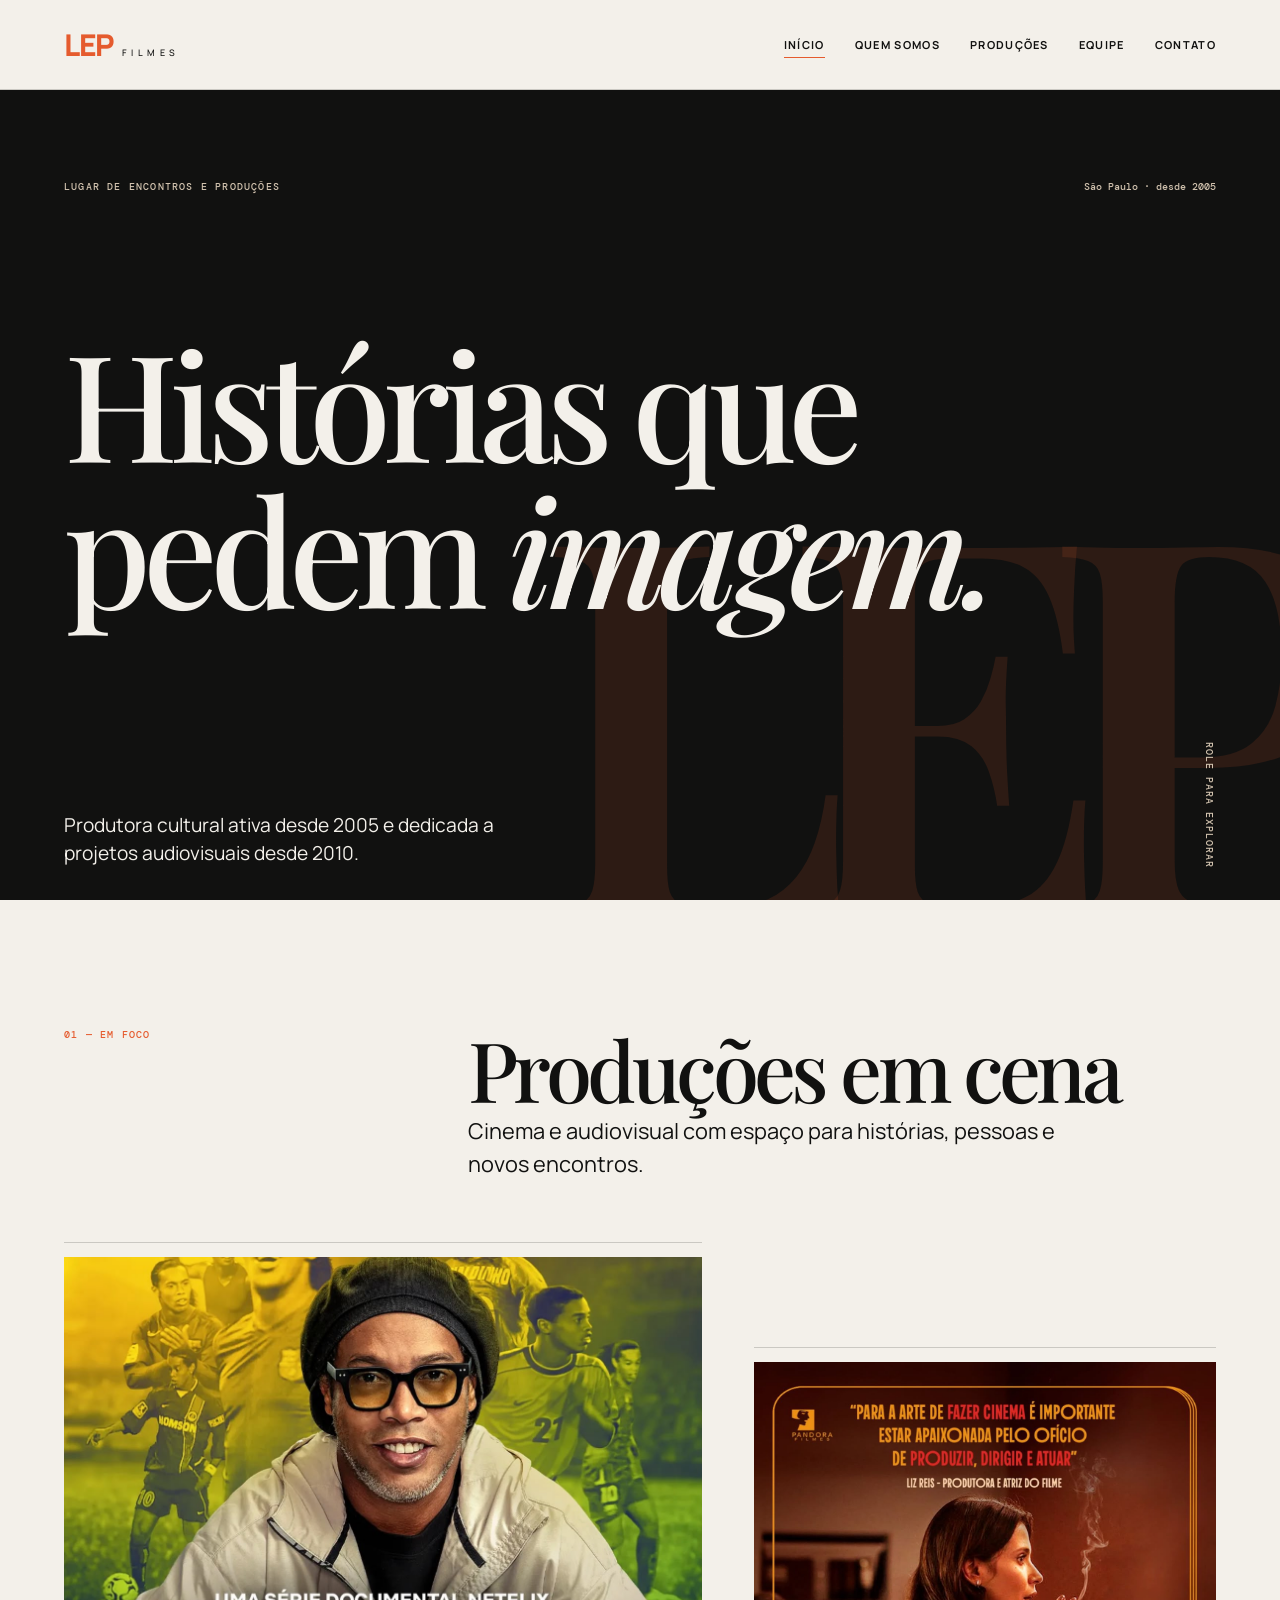
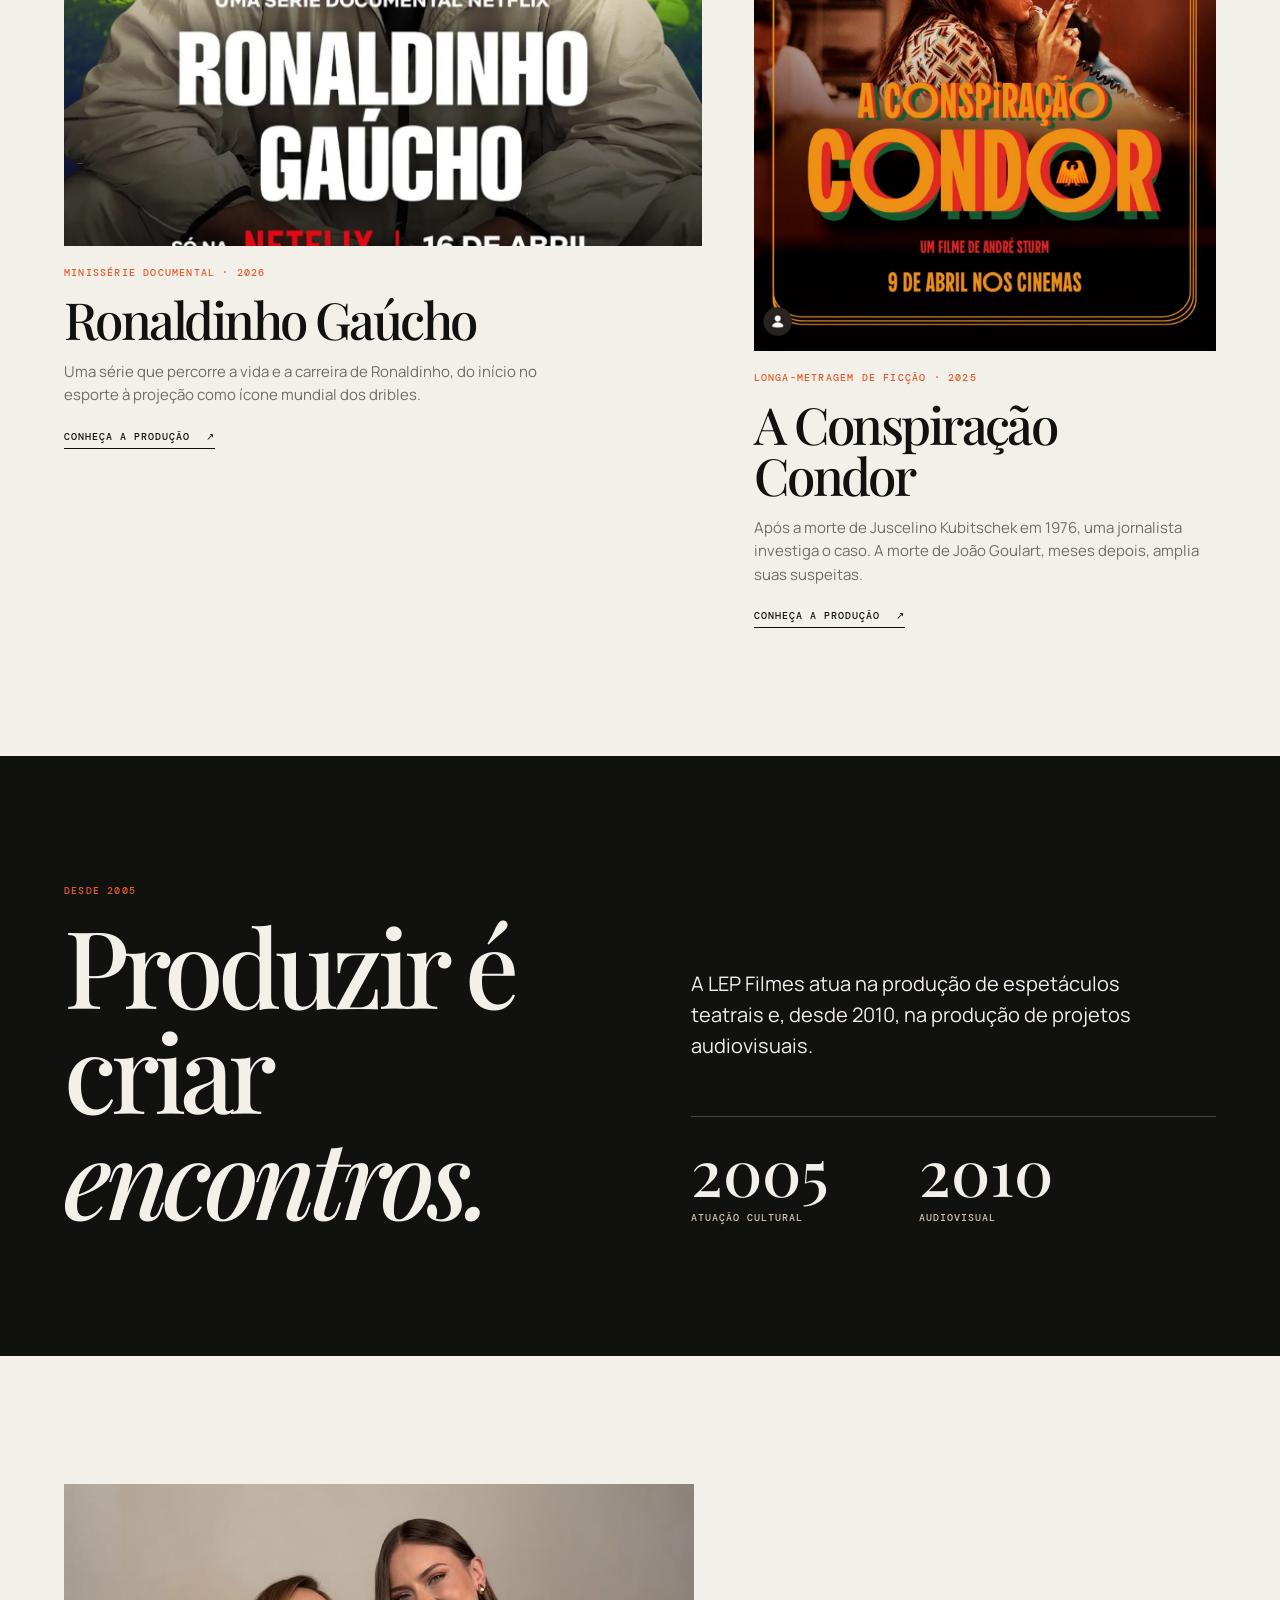
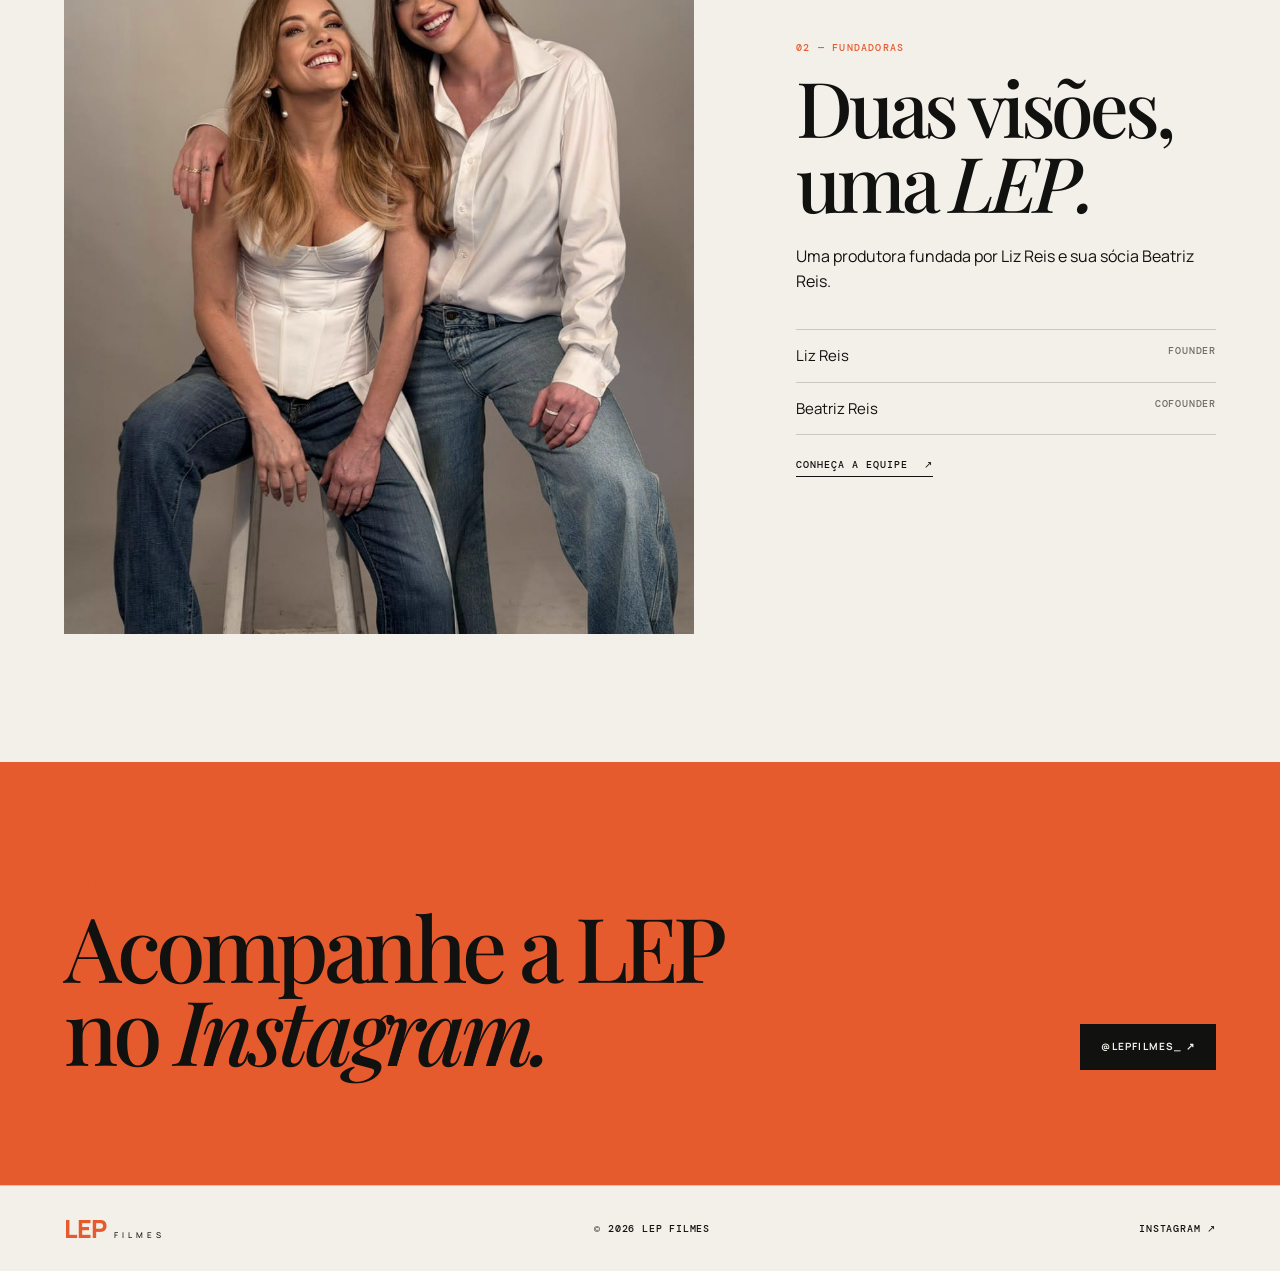
==== index.html @ 981b1b51 "Initial commit - LEP site" ====
<!doctype html><html lang="pt-BR"><head><meta charset="utf-8"><meta name="viewport" content="width=device-width,initial-scale=1"><title>LEP Filmes | Lugar de encontros e produções</title><meta name="description" content="LEP Filmes — produtora cultural e audiovisual fundada por Liz Reis e Beatriz Reis."><meta property="og:title" content="LEP Filmes | Lugar de encontros e produções"><meta property="og:description" content="Produção cultural e audiovisual."><meta property="og:image" content="assets/images/fundadoras.jpeg"><meta property="og:type" content="website"><link rel="icon" href="favicon.svg" type="image/svg+xml"><link rel="stylesheet" href="css/styles.css"></head><body>
<div data-header></div>
<main>
  <section class="hero"><div class="hero__top"><p class="eyebrow">Lugar de encontros e produções</p><span class="hero__year">São Paulo · desde 2005</span></div><h1 class="display">Histórias que<br>pedem <em>imagem.</em></h1><div class="hero__bottom"><p class="hero__copy">Produtora cultural ativa desde 2005 e dedicada a projetos audiovisuais desde 2010.</p><span class="scroll-note">role para explorar</span></div></section>
  <section class="section"><div class="section-heading" data-reveal><p class="eyebrow">01 — Em foco</p><div><h2 class="display">Produções em cena</h2><p class="intro">Cinema e audiovisual com espaço para histórias, pessoas e novos encontros.</p></div></div><div class="featured-grid" id="featured-productions"></div></section>
  <section class="section section--ink"><div class="split-statement" data-reveal><div><p class="eyebrow">Desde 2005</p><h2 class="display">Produzir é<br>criar <em>encontros.</em></h2></div><div><p class="split-statement__copy">A LEP Filmes atua na produção de espetáculos teatrais e, desde 2010, na produção de projetos audiovisuais.</p><div class="numbers"><div class="number"><strong>2005</strong><span>Atuação cultural</span></div><div class="number"><strong>2010</strong><span>Audiovisual</span></div></div></div></div></section>
  <section class="section"><div class="founders"><div class="founders__image" data-reveal><img src="assets/images/fundadoras.jpeg" alt="Liz Reis e Beatriz Reis" loading="lazy"></div><div data-reveal><p class="eyebrow">02 — Fundadoras</p><h2 class="display">Duas visões,<br>uma <em>LEP.</em></h2><p>Uma produtora fundada por Liz Reis e sua sócia Beatriz Reis.</p><div class="founder-names"><div><span>Liz Reis</span><span>Founder</span></div><div><span>Beatriz Reis</span><span>Cofounder</span></div></div><a class="text-link" href="pages/equipe.html">Conheça a equipe <span>↗</span></a></div></div></section>
  <section class="instagram-cta"><div><p class="eyebrow">Bastidores, histórias e novidades</p><h2 class="display">Acompanhe a LEP<br>no <em>Instagram.</em></h2></div><a class="button" target="_blank" rel="noreferrer" href="https://www.instagram.com/lepfilmes_/">@LEPFILMES_ ↗</a></section>
</main><div data-footer></div>
<script src="js/productions.js"></script><script src="js/site.js"></script><script>document.getElementById('featured-productions').innerHTML=productions.filter(p=>p.featured).map(p=>productionCard(p,true)).join('');</script>
</body></html>
---- css/styles.css ----
@import url('https://fonts.googleapis.com/css2?family=DM+Mono:wght@400;500&family=Manrope:wght@400;500;600;700&family=Playfair+Display:ital,wght@0,500;0,600;1,500;1,600&display=swap');
:root{--ink:#111110;--paper:#f3f0ea;--warm:#e55b2e;--sand:#d2c3af;--muted:#716d66;--line:rgba(17,17,16,.18);--display:'Playfair Display',Georgia,serif;--sans:Manrope,Arial,sans-serif;--mono:'DM Mono',monospace}*{box-sizing:border-box}html{scroll-behavior:smooth}body{margin:0;background:var(--paper);color:var(--ink);font:16px/1.55 var(--sans)}a{color:inherit;text-decoration:none}img{display:block;max-width:100%}.site-header{height:90px;display:flex;align-items:center;justify-content:space-between;padding:0 clamp(22px,5vw,80px);border-bottom:1px solid var(--line);position:relative;z-index:5;background:var(--paper)}.wordmark{display:flex;align-items:baseline;gap:8px;font-family:var(--sans);font-weight:800;letter-spacing:-.09em}.wordmark span{font-size:30px;line-height:1;color:var(--warm)}.wordmark i{font-style:normal;font-size:9px;letter-spacing:.5em;font-weight:500}.site-nav{display:flex;gap:30px;font-size:11px;font-weight:700;letter-spacing:.12em;text-transform:uppercase}.site-nav a{position:relative}.site-nav a:after{content:'';position:absolute;left:0;bottom:-5px;width:0;height:1px;background:var(--warm);transition:width .25s}.site-nav a:hover:after,.site-nav a.active:after{width:100%}.menu-toggle{display:none;background:none;border:0;padding:8px}.menu-toggle span{display:block;background:var(--ink);height:1px;width:24px;margin:5px}.eyebrow{font:500 10px/1.4 var(--mono);letter-spacing:.12em;text-transform:uppercase;color:var(--warm);margin:0 0 14px}.display{font-family:var(--display);font-weight:500;letter-spacing:-.055em;line-height:.98}.display em{font-style:italic}.button,.button-quiet{display:inline-flex;align-items:center;justify-content:center;min-height:46px;padding:0 20px;border:1px solid var(--ink);font-size:10px;letter-spacing:.12em;text-transform:uppercase;font-weight:700;transition:.25s}.button{background:var(--ink);color:var(--paper)}.button:hover{background:var(--warm);border-color:var(--warm)}.button-quiet:hover{background:var(--ink);color:var(--paper)}
.hero{min-height:calc(100vh - 90px);display:flex;flex-direction:column;justify-content:space-between;padding:clamp(38px,7vw,110px) clamp(22px,5vw,80px) 32px;background:var(--ink);color:var(--paper);overflow:hidden;position:relative}.hero:after{content:'LEP';font:600 min(41vw,570px)/.7 var(--display);letter-spacing:-.13em;color:rgba(229,91,46,.13);position:absolute;right:-.04em;bottom:.03em;pointer-events:none}.hero__top,.hero__bottom{position:relative;z-index:1;display:flex;justify-content:space-between;gap:20px}.hero__bottom{align-items:flex-end;gap:40px}.hero .eyebrow,.hero__year,.scroll-note{color:var(--sand)}.hero__year,.scroll-note{font:500 10px var(--mono)}.hero h1{max-width:1100px;font-size:clamp(60px,11.6vw,176px);margin:0;position:relative;z-index:1}.hero__copy{max-width:440px;font-size:clamp(16px,1.5vw,21px);line-height:1.45;margin:0}.scroll-note{letter-spacing:.1em;text-transform:uppercase;writing-mode:vertical-rl}.section{padding:clamp(72px,10vw,150px) clamp(22px,5vw,80px)}.section--ink{background:var(--ink);color:var(--paper)}.section-heading{display:grid;grid-template-columns:1fr 2fr;gap:30px;margin-bottom:60px}.section-heading h2{font-size:clamp(46px,6.5vw,96px);margin:0}.section-heading .intro{font-size:clamp(17px,1.7vw,25px);max-width:640px;margin:5px 0 0}
.featured-grid{display:grid;grid-template-columns:1.16fr .84fr;gap:clamp(20px,4vw,60px);align-items:start}.production-card{position:relative;min-width:0;border-top:1px solid var(--line);padding-top:14px}.production-card--featured:nth-child(2){margin-top:105px}/* Images are anchors: block formatting makes the explicit height reserve layout space. */.production-image{display:block;position:relative;z-index:0;height:clamp(320px,46vw,650px);background:#252525;overflow:hidden}.production-image img{width:100%;height:100%;object-fit:cover;transition:transform .7s ease}.production-card:hover img{transform:scale(1.035)}.production-card__body{position:relative;z-index:1;padding-top:20px}.production-card h3{font:500 clamp(34px,4vw,58px)/1 var(--display);letter-spacing:-.05em;margin:0 0 15px}.production-card p:not(.eyebrow){margin:0;max-width:480px;font-size:15px;color:var(--muted)}.section--ink .production-card p:not(.eyebrow){color:#d0ccc5}.text-link{display:inline-flex;margin-top:23px;gap:16px;text-transform:uppercase;font:500 10px var(--mono);letter-spacing:.1em;border-bottom:1px solid currentColor;padding-bottom:5px}
.split-statement{display:grid;grid-template-columns:1fr 1fr;gap:8vw;align-items:end}.split-statement h2{font-size:clamp(54px,8.4vw,130px);margin:0}.split-statement__copy{font-size:20px;max-width:480px;margin:0}.numbers{display:flex;flex-wrap:wrap;gap:clamp(28px,7vw,110px);margin-top:55px;padding-top:22px;border-top:1px solid rgba(243,240,234,.25)}.number strong{font:500 clamp(42px,5vw,70px)/1 var(--display);display:block}.number span{font:500 10px var(--mono);letter-spacing:.1em;text-transform:uppercase;color:var(--sand)}.founders{display:grid;grid-template-columns:1.2fr .8fr;gap:clamp(30px,8vw,130px);align-items:center}.founders__image{height:min(70vw,750px);overflow:hidden}.founders__image img,.team-portrait img{width:100%;height:100%;object-fit:cover;filter:saturate(.78)}.founders h2{font-size:clamp(50px,6vw,90px);margin:0 0 24px}.founder-names,.role-list{border-top:1px solid var(--line);margin-top:36px}.founder-names div{display:flex;justify-content:space-between;padding:14px 0;border-bottom:1px solid var(--line);font-size:15px}.founder-names span:last-child{font:500 10px var(--mono);letter-spacing:.08em;text-transform:uppercase;color:var(--muted)}.instagram-cta{background:var(--warm);padding:clamp(60px,9vw,130px) clamp(22px,5vw,80px);display:flex;justify-content:space-between;align-items:flex-end;gap:35px}.instagram-cta h2{font-size:clamp(48px,7vw,110px);line-height:.92;margin:0;max-width:800px}.instagram-cta .button{background:var(--ink)}
.page-hero{padding:clamp(60px,9vw,140px) clamp(22px,5vw,80px) clamp(55px,8vw,110px);border-bottom:1px solid var(--line)}.page-hero h1{font-size:clamp(62px,10vw,152px);margin:16px 0 0;max-width:1100px}.page-hero__intro{font-size:clamp(18px,2vw,28px);line-height:1.35;max-width:720px;margin:36px 0 0}.catalog-grid{display:grid;grid-template-columns:repeat(2,minmax(0,1fr));gap:64px 35px}.catalog-grid .production-card:nth-child(even){margin-top:90px}.about-hero{display:grid;grid-template-columns:1.1fr .9fr;gap:7vw}.about-hero h1{font-size:clamp(58px,9.5vw,145px);margin:0}.about-hero__copy{font-size:clamp(19px,2vw,29px);line-height:1.35;align-self:end}.about-block{max-width:790px;margin:0 auto;font-size:clamp(19px,2vw,27px);line-height:1.45}.about-block p{margin:0 0 28px}.team-grid{display:grid;grid-template-columns:1.1fr .9fr;gap:70px}.team-portrait{height:680px}.team-copy h2{font-size:clamp(48px,6.5vw,90px);margin:0 0 24px}.role-list div{display:grid;grid-template-columns:1fr 1fr;padding:18px 0;border-bottom:1px solid var(--line);gap:25px}.role-list span:first-child{font:500 10px var(--mono);letter-spacing:.1em;text-transform:uppercase;color:var(--warm)}
.contact-grid{display:grid;grid-template-columns:1.08fr .92fr;gap:8vw}.contact-links{border-top:1px solid var(--line)}.contact-link{padding:22px 0;border-bottom:1px solid var(--line);display:block}.contact-link small{display:block;font:500 10px var(--mono);letter-spacing:.1em;text-transform:uppercase;color:var(--warm);margin-bottom:8px}.contact-link strong{font:500 clamp(20px,2.4vw,36px)/1.2 var(--display)}.contact-form{display:grid;gap:18px}.contact-form label{font:500 10px var(--mono);letter-spacing:.1em;text-transform:uppercase}.contact-form input,.contact-form textarea{display:block;width:100%;background:transparent;border:0;border-bottom:1px solid var(--ink);font:17px var(--sans);padding:10px 0;margin-top:5px;outline:none}.contact-form textarea{height:100px;resize:vertical}.form-note{font-size:12px;color:var(--muted);margin:0}.production-detail{padding-bottom:0}.production-detail__hero{display:grid;grid-template-columns:.9fr 1.1fr;min-height:calc(100vh - 90px)}.production-detail__image{min-height:500px;background:var(--ink)}.production-detail__image img{width:100%;height:100%;object-fit:cover}.production-detail__text{padding:clamp(45px,7vw,110px) clamp(24px,6vw,105px);display:flex;flex-direction:column;justify-content:flex-end}.production-detail__text h1{font-size:clamp(55px,8vw,128px);margin:0 0 25px}.production-detail__text .lead{font-size:clamp(18px,1.8vw,26px);line-height:1.4;max-width:620px;margin:0}.button-row{display:flex;flex-wrap:wrap;gap:9px;margin-top:38px}.detail-data{display:grid;grid-template-columns:1fr 1fr;gap:8vw}.detail-data h2{font-size:clamp(38px,5vw,68px);margin:0 0 25px}.credit-list{border-top:1px solid var(--line)}.credit-list div{display:grid;grid-template-columns:150px 1fr;padding:12px 0;border-bottom:1px solid var(--line);gap:10px}.credit-list dt{font:500 10px var(--mono);color:var(--warm);letter-spacing:.08em;text-transform:uppercase}.credit-list dd{margin:0}.note{border-left:2px solid var(--warm);padding-left:18px;font-size:17px;line-height:1.5}.site-footer{display:flex;align-items:center;justify-content:space-between;gap:18px;padding:30px clamp(22px,5vw,80px);border-top:1px solid var(--line);font:500 10px var(--mono);letter-spacing:.08em;text-transform:uppercase}.site-footer p{margin:0}.wordmark--footer span{font-size:25px}.wordmark--footer i{font-size:8px}.reveal,[data-reveal]{opacity:0;transform:translateY(18px);transition:opacity .6s ease,transform .6s ease}.revealed{opacity:1;transform:translateY(0)}
@media(max-width:760px){.site-header{height:72px}.wordmark span{font-size:25px}.site-nav{display:none;position:absolute;top:71px;left:0;right:0;background:var(--paper);padding:20px 22px 25px;box-shadow:0 18px 26px rgba(0,0,0,.08);flex-direction:column;gap:16px}.site-nav.is-open{display:flex}.menu-toggle{display:block}.hero{min-height:calc(100vh - 72px)}.hero__bottom{align-items:flex-end}.scroll-note{display:none}.section-heading,.split-statement,.founders,.about-hero,.team-grid,.contact-grid,.production-detail__hero,.detail-data{grid-template-columns:1fr}.section-heading{gap:20px;margin-bottom:42px}.featured-grid,.catalog-grid{grid-template-columns:1fr;gap:45px}.production-card--featured:nth-child(2),.catalog-grid .production-card:nth-child(even){margin-top:0}.production-image{height:112vw;max-height:600px}.featured-grid .production-card:first-child .production-image{height:80vw}.founders__image,.team-portrait{height:118vw}.numbers{gap:25px}.instagram-cta{align-items:flex-start;flex-direction:column}.production-detail__hero{min-height:auto}.production-detail__image{height:116vw;min-height:0}.production-detail__text{min-height:500px}.site-footer{flex-wrap:wrap}.credit-list div{grid-template-columns:120px 1fr}}
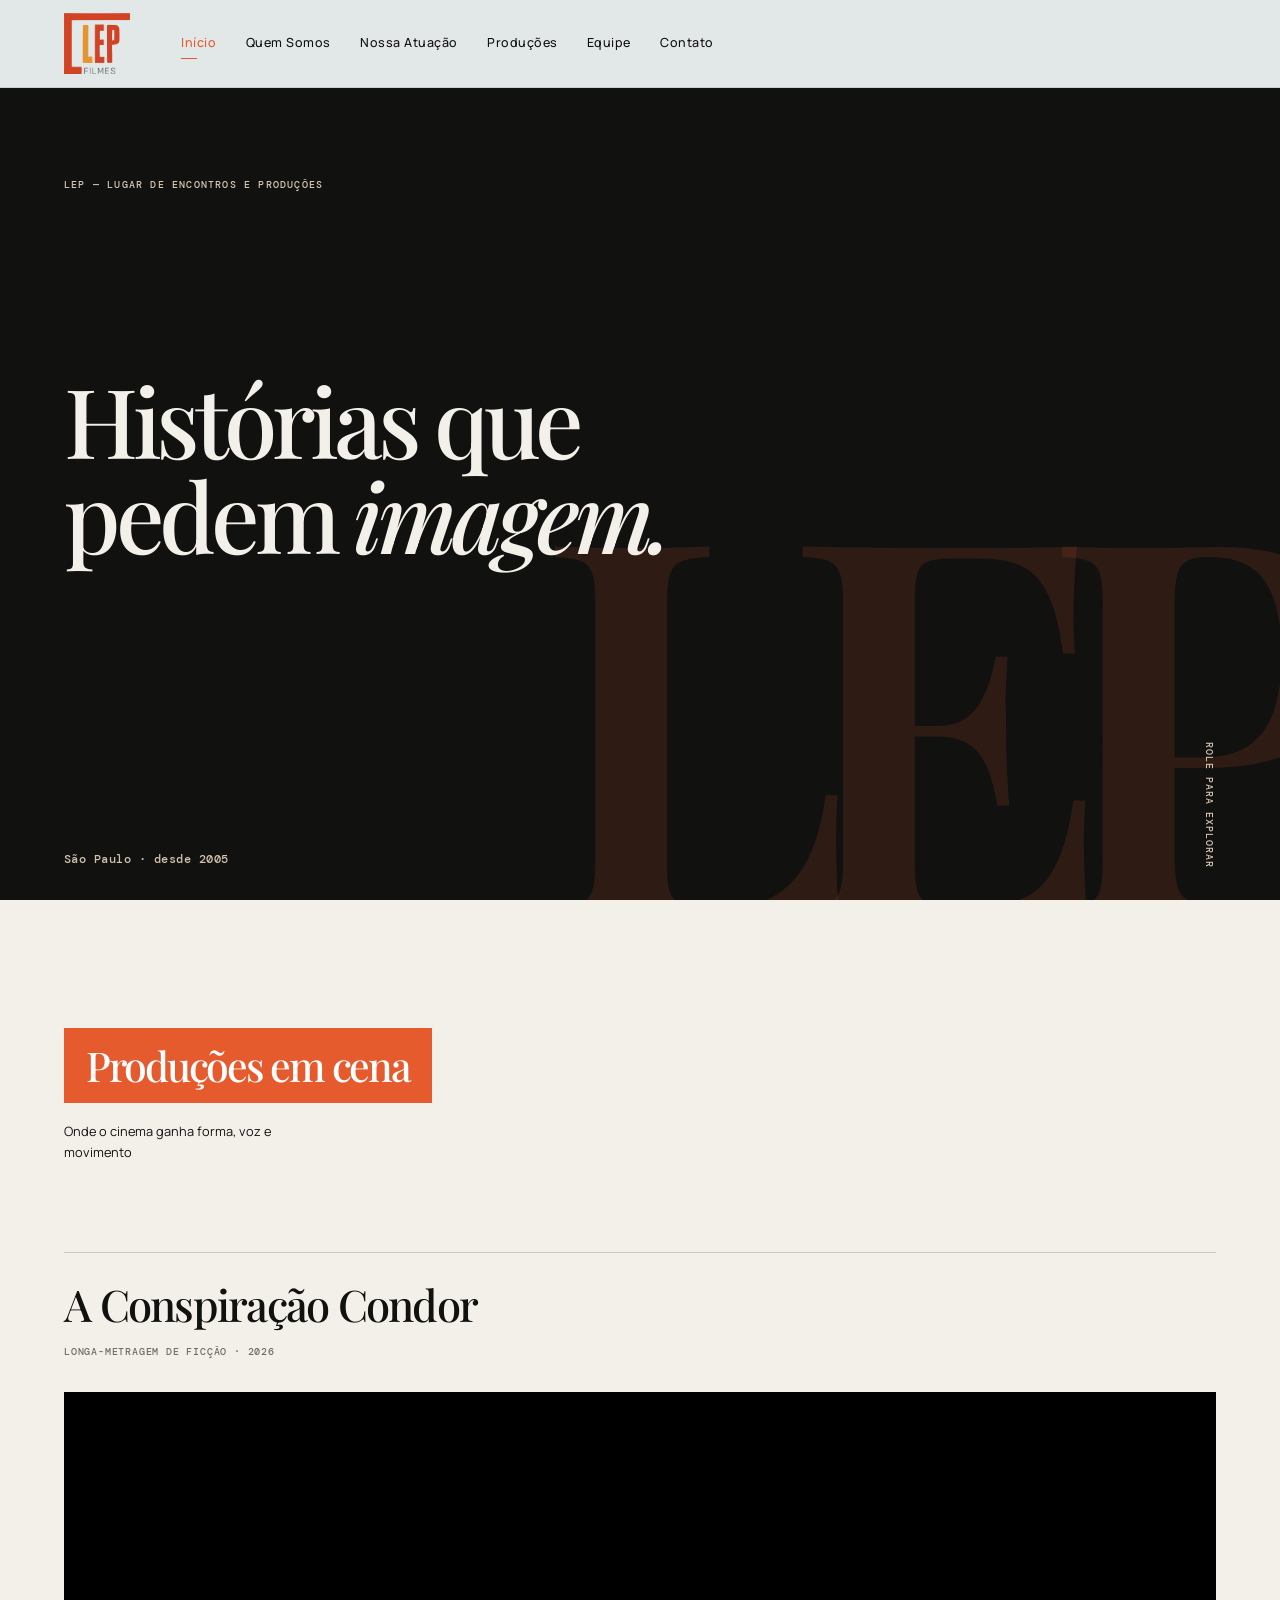
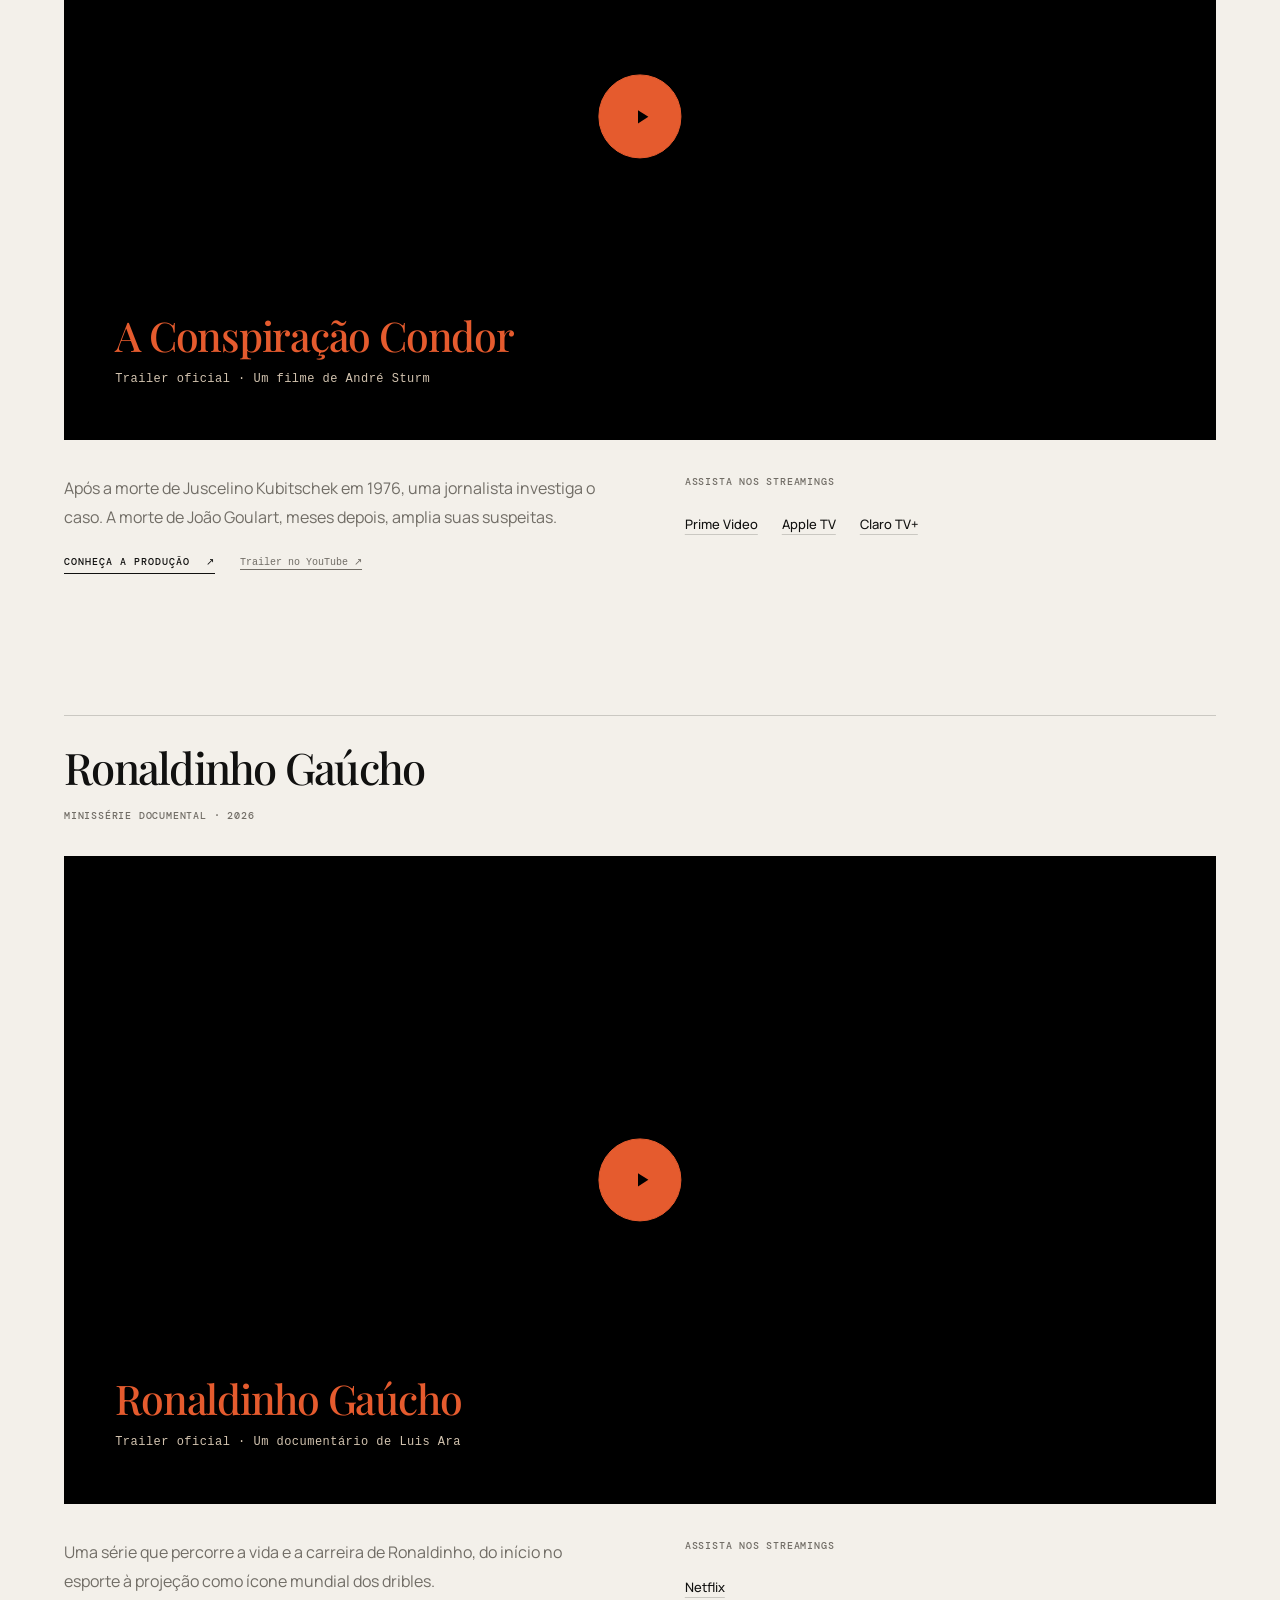
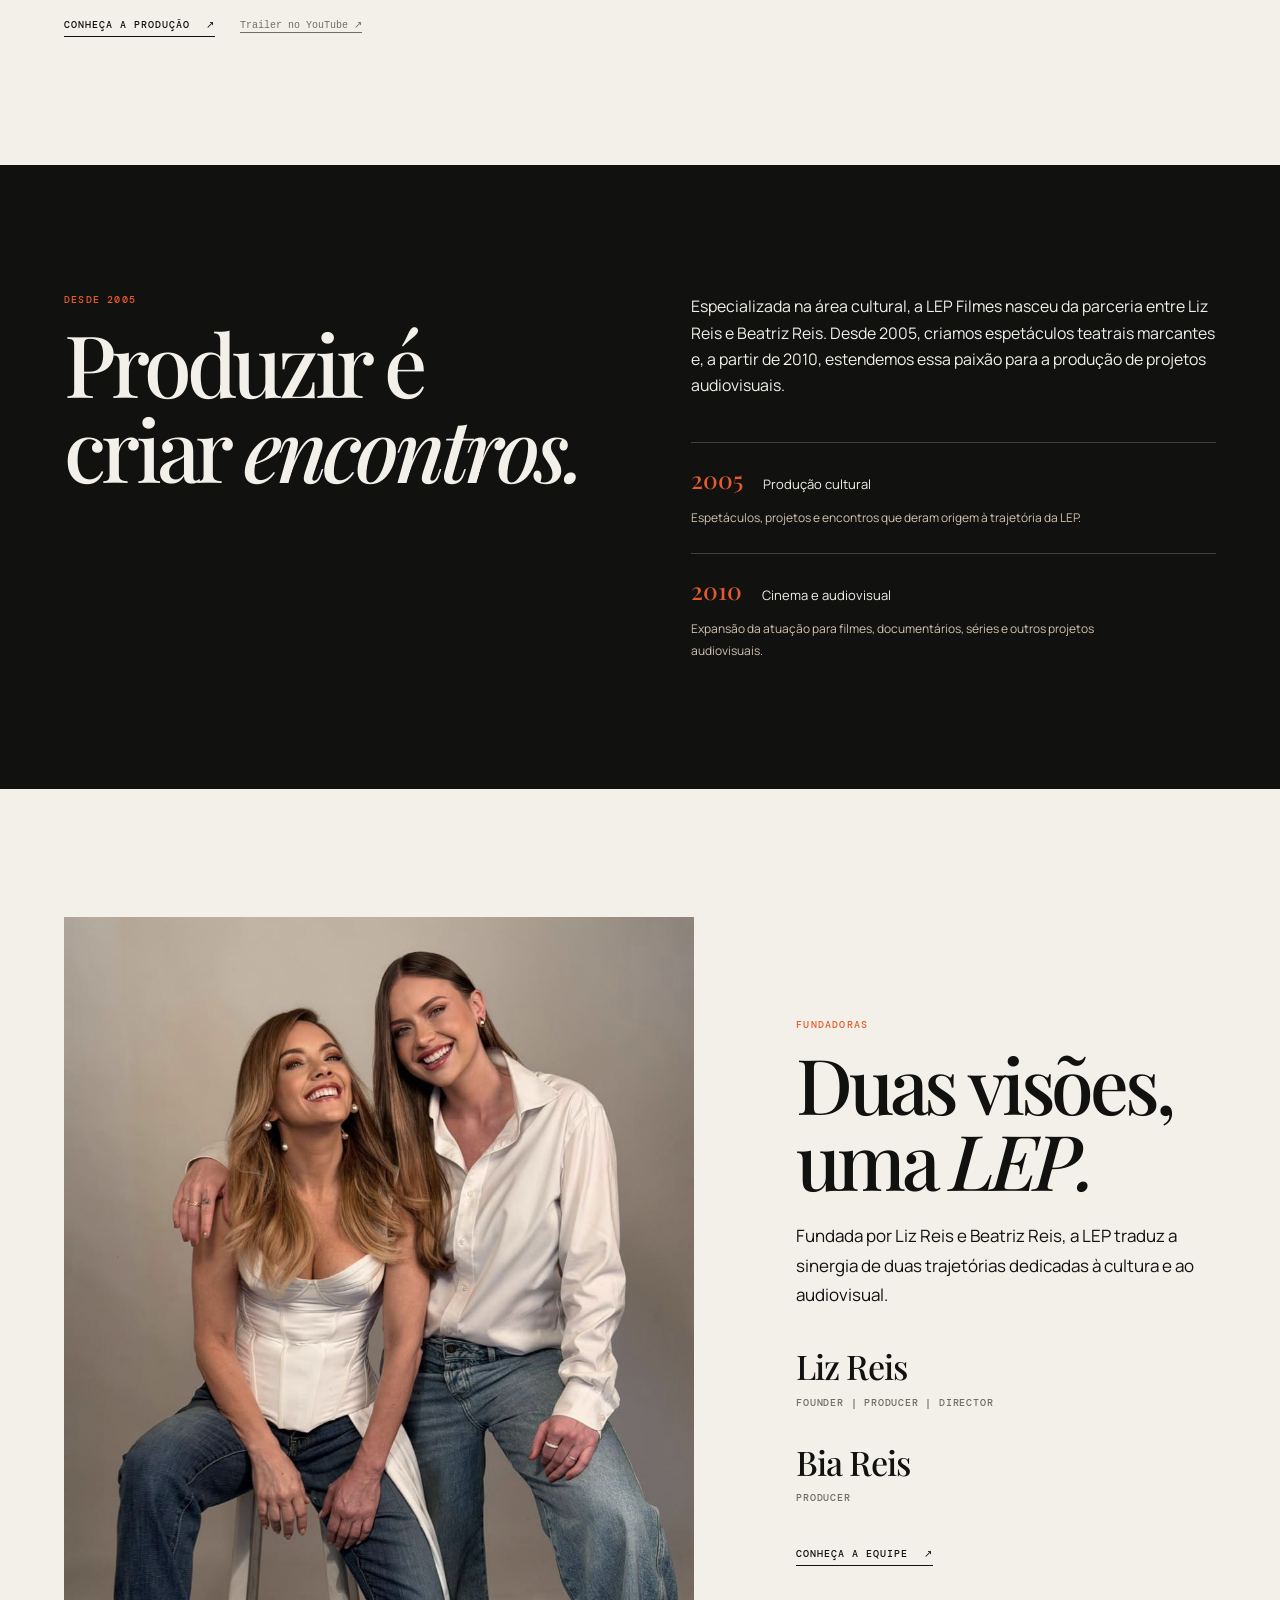
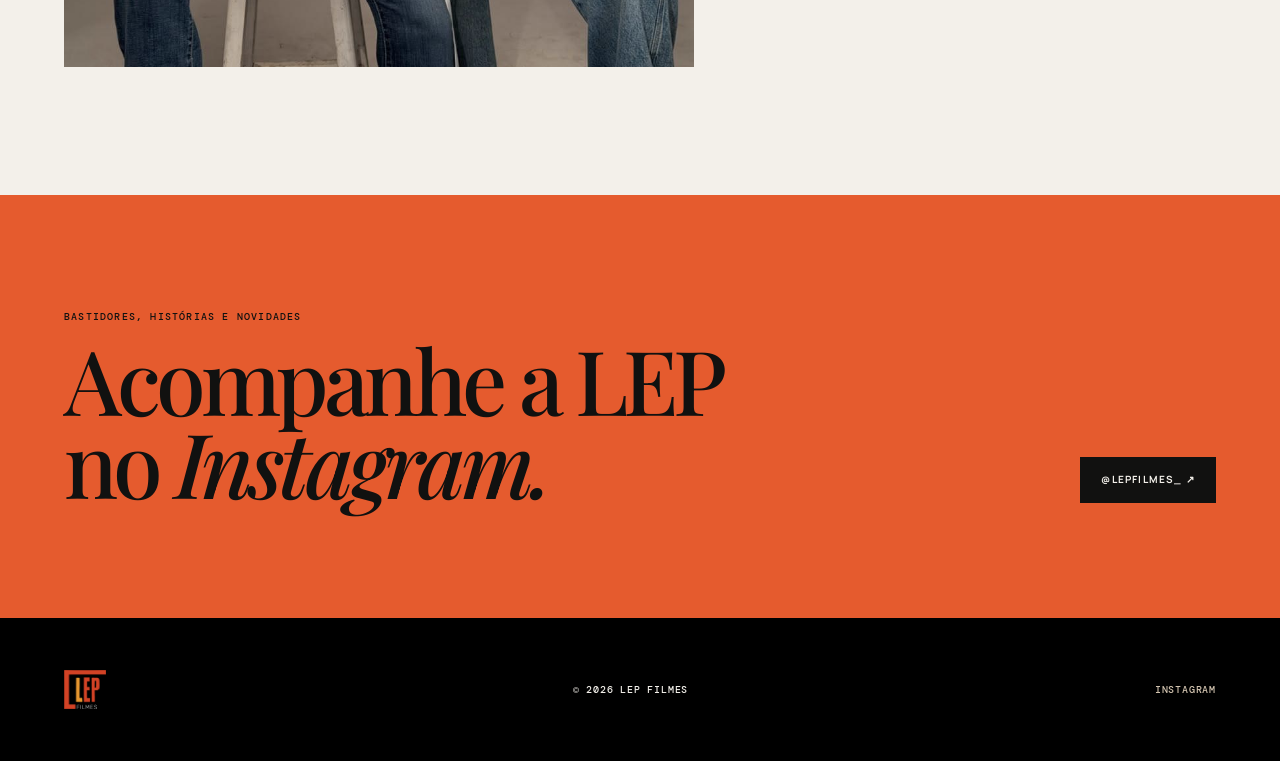
==== commit 82cbffe2: "Refine LEP site pages and navigation" ====
--- a/index.html
+++ b/index.html
@@ -1,11 +1,64 @@
-<!doctype html><html lang="pt-BR"><head><meta charset="utf-8"><meta name="viewport" content="width=device-width,initial-scale=1"><title>LEP Filmes | Lugar de encontros e produções</title><meta name="description" content="LEP Filmes — produtora cultural e audiovisual fundada por Liz Reis e Beatriz Reis."><meta property="og:title" content="LEP Filmes | Lugar de encontros e produções"><meta property="og:description" content="Produção cultural e audiovisual."><meta property="og:image" content="assets/images/fundadoras.jpeg"><meta property="og:type" content="website"><link rel="icon" href="favicon.svg" type="image/svg+xml"><link rel="stylesheet" href="css/styles.css"></head><body>
+<!doctype html>
+<html lang="pt-BR">
+<head>
+  <meta charset="utf-8">
+  <meta name="viewport" content="width=device-width,initial-scale=1">
+  <title>LEP Filmes | Lugar de encontros e produções</title>
+  <meta name="description" content="LEP Filmes — produtora cultural e audiovisual fundada por Liz Reis e Beatriz Reis.">
+  <meta property="og:title" content="LEP Filmes | Lugar de encontros e produções">
+  <meta property="og:description" content="Produção cultural e audiovisual.">
+  <meta property="og:image" content="assets/images/fundadoras.jpeg">
+  <meta property="og:type" content="website">
+  <link rel="icon" href="favicon.svg" type="image/svg+xml">
+  <link rel="stylesheet" href="css/styles.css">
+  <link rel="stylesheet" href="css/home.css">
+  <link rel="stylesheet" href="css/intro-test.css">
+  <link rel="stylesheet" href="css/editorial.css">
+</head>
+<body class="home">
 <div data-header></div>
+<dialog id="site-intro" class="site-intro" aria-label="Abertura LEP Filmes">
+  <video data-src="assets/video/lep-intro.mp4" muted autoplay playsinline preload="none" aria-label="Vinheta de abertura da LEP Filmes"></video>
+  <div class="intro-actions"><button class="intro-sound" aria-pressed="false">Ativar som</button><button class="intro-skip" autofocus>Pular abertura <span aria-hidden="true">↗</span></button></div>
+</dialog>
 <main>
-  <section class="hero"><div class="hero__top"><p class="eyebrow">Lugar de encontros e produções</p><span class="hero__year">São Paulo · desde 2005</span></div><h1 class="display">Histórias que<br>pedem <em>imagem.</em></h1><div class="hero__bottom"><p class="hero__copy">Produtora cultural ativa desde 2005 e dedicada a projetos audiovisuais desde 2010.</p><span class="scroll-note">role para explorar</span></div></section>
-  <section class="section"><div class="section-heading" data-reveal><p class="eyebrow">01 — Em foco</p><div><h2 class="display">Produções em cena</h2><p class="intro">Cinema e audiovisual com espaço para histórias, pessoas e novos encontros.</p></div></div><div class="featured-grid" id="featured-productions"></div></section>
-  <section class="section section--ink"><div class="split-statement" data-reveal><div><p class="eyebrow">Desde 2005</p><h2 class="display">Produzir é<br>criar <em>encontros.</em></h2></div><div><p class="split-statement__copy">A LEP Filmes atua na produção de espetáculos teatrais e, desde 2010, na produção de projetos audiovisuais.</p><div class="numbers"><div class="number"><strong>2005</strong><span>Atuação cultural</span></div><div class="number"><strong>2010</strong><span>Audiovisual</span></div></div></div></div></section>
-  <section class="section"><div class="founders"><div class="founders__image" data-reveal><img src="assets/images/fundadoras.jpeg" alt="Liz Reis e Beatriz Reis" loading="lazy"></div><div data-reveal><p class="eyebrow">02 — Fundadoras</p><h2 class="display">Duas visões,<br>uma <em>LEP.</em></h2><p>Uma produtora fundada por Liz Reis e sua sócia Beatriz Reis.</p><div class="founder-names"><div><span>Liz Reis</span><span>Founder</span></div><div><span>Beatriz Reis</span><span>Cofounder</span></div></div><a class="text-link" href="pages/equipe.html">Conheça a equipe <span>↗</span></a></div></div></section>
+  <section class="hero">
+    <div class="hero__top"><p class="eyebrow">LEP — Lugar de encontros e produções</p></div>
+    <h1 class="display">Histórias que<br>pedem <em>imagem.</em></h1>
+    <div class="hero__bottom"><p class="hero__copy">São Paulo · desde 2005</p><span class="scroll-note">role para explorar</span></div>
+  </section>
+  <section class="section home-productions" aria-labelledby="productions-title">
+    <div class="home-section-heading" data-reveal><h2 class="display" id="productions-title">Produções em cena</h2><p>Onde o cinema ganha forma, voz e movimento</p></div>
+    <div class="featured-grid" id="featured-productions"></div>
+  </section>
+  <section class="section section--ink">
+    <div class="split-statement" data-reveal>
+      <div><p class="eyebrow">Desde 2005</p><h2 class="display">Produzir é<br>criar <em>encontros.</em></h2></div>
+      <div><p class="split-statement__copy">Especializada na área cultural, a LEP Filmes nasceu da parceria entre Liz Reis e Beatriz Reis. Desde 2005, criamos espetáculos teatrais marcantes e, a partir de 2010, estendemos essa paixão para a produção de projetos audiovisuais.</p>
+        <dl class="home-milestones">
+          <div><dt><span>2005</span>Produção cultural</dt><dd>Espetáculos, projetos e encontros que deram origem à trajetória da LEP.</dd></div>
+          <div><dt><span>2010</span>Cinema e audiovisual</dt><dd>Expansão da atuação para filmes, documentários, séries e outros projetos audiovisuais.</dd></div>
+        </dl>
+      </div>
+    </div>
+  </section>
+  <section class="section">
+    <div class="founders">
+      <div class="founders__image" data-reveal><img src="assets/images/fundadoras.jpeg" alt="Liz Reis e Beatriz Reis" loading="lazy"></div>
+      <div data-reveal><p class="eyebrow">Fundadoras</p><h2 class="display">Duas visões,<br>uma <em>LEP.</em></h2>
+        <p class="founders__intro">Fundada por Liz Reis e Beatriz Reis, a LEP traduz a sinergia de duas trajetórias dedicadas à cultura e ao audiovisual.</p>
+        <div class="founder-names"><div><span>Liz Reis</span><span>Founder | Producer | Director</span></div><div><span>Bia Reis</span><span>Producer</span></div></div>
+        <a class="text-link" href="pages/equipe.html">Conheça a equipe <span>↗</span></a>
+      </div>
+    </div>
+  </section>
   <section class="instagram-cta"><div><p class="eyebrow">Bastidores, histórias e novidades</p><h2 class="display">Acompanhe a LEP<br>no <em>Instagram.</em></h2></div><a class="button" target="_blank" rel="noreferrer" href="https://www.instagram.com/lepfilmes_/">@LEPFILMES_ ↗</a></section>
-</main><div data-footer></div>
-<script src="js/productions.js"></script><script src="js/site.js"></script><script>document.getElementById('featured-productions').innerHTML=productions.filter(p=>p.featured).map(p=>productionCard(p,true)).join('');</script>
-</body></html>
+</main>
+<div data-footer></div>
+<script src="js/productions.js"></script>
+<script src="js/intro-test.js"></script>
+<script src="js/site.js"></script>
+<script src="js/production-showcase.js"></script>
+<script src="js/home.js"></script>
+</body>
+</html>
--- a/css/styles.css
+++ b/css/styles.css
@@ -1,8 +1,125 @@
 @import url('https://fonts.googleapis.com/css2?family=DM+Mono:wght@400;500&family=Manrope:wght@400;500;600;700&family=Playfair+Display:ital,wght@0,500;0,600;1,500;1,600&display=swap');
 :root{--ink:#111110;--paper:#f3f0ea;--warm:#e55b2e;--sand:#d2c3af;--muted:#716d66;--line:rgba(17,17,16,.18);--display:'Playfair Display',Georgia,serif;--sans:Manrope,Arial,sans-serif;--mono:'DM Mono',monospace}*{box-sizing:border-box}html{scroll-behavior:smooth}body{margin:0;background:var(--paper);color:var(--ink);font:16px/1.55 var(--sans)}a{color:inherit;text-decoration:none}img{display:block;max-width:100%}.site-header{height:90px;display:flex;align-items:center;justify-content:space-between;padding:0 clamp(22px,5vw,80px);border-bottom:1px solid var(--line);position:relative;z-index:5;background:var(--paper)}.wordmark{display:flex;align-items:baseline;gap:8px;font-family:var(--sans);font-weight:800;letter-spacing:-.09em}.wordmark span{font-size:30px;line-height:1;color:var(--warm)}.wordmark i{font-style:normal;font-size:9px;letter-spacing:.5em;font-weight:500}.site-nav{display:flex;gap:30px;font-size:11px;font-weight:700;letter-spacing:.12em;text-transform:uppercase}.site-nav a{position:relative}.site-nav a:after{content:'';position:absolute;left:0;bottom:-5px;width:0;height:1px;background:var(--warm);transition:width .25s}.site-nav a:hover:after,.site-nav a.active:after{width:100%}.menu-toggle{display:none;background:none;border:0;padding:8px}.menu-toggle span{display:block;background:var(--ink);height:1px;width:24px;margin:5px}.eyebrow{font:500 10px/1.4 var(--mono);letter-spacing:.12em;text-transform:uppercase;color:var(--warm);margin:0 0 14px}.display{font-family:var(--display);font-weight:500;letter-spacing:-.055em;line-height:.98}.display em{font-style:italic}.button,.button-quiet{display:inline-flex;align-items:center;justify-content:center;min-height:46px;padding:0 20px;border:1px solid var(--ink);font-size:10px;letter-spacing:.12em;text-transform:uppercase;font-weight:700;transition:.25s}.button{background:var(--ink);color:var(--paper)}.button:hover{background:var(--warm);border-color:var(--warm)}.button-quiet:hover{background:var(--ink);color:var(--paper)}
-.hero{min-height:calc(100vh - 90px);display:flex;flex-direction:column;justify-content:space-between;padding:clamp(38px,7vw,110px) clamp(22px,5vw,80px) 32px;background:var(--ink);color:var(--paper);overflow:hidden;position:relative}.hero:after{content:'LEP';font:600 min(41vw,570px)/.7 var(--display);letter-spacing:-.13em;color:rgba(229,91,46,.13);position:absolute;right:-.04em;bottom:.03em;pointer-events:none}.hero__top,.hero__bottom{position:relative;z-index:1;display:flex;justify-content:space-between;gap:20px}.hero__bottom{align-items:flex-end;gap:40px}.hero .eyebrow,.hero__year,.scroll-note{color:var(--sand)}.hero__year,.scroll-note{font:500 10px var(--mono)}.hero h1{max-width:1100px;font-size:clamp(60px,11.6vw,176px);margin:0;position:relative;z-index:1}.hero__copy{max-width:440px;font-size:clamp(16px,1.5vw,21px);line-height:1.45;margin:0}.scroll-note{letter-spacing:.1em;text-transform:uppercase;writing-mode:vertical-rl}.section{padding:clamp(72px,10vw,150px) clamp(22px,5vw,80px)}.section--ink{background:var(--ink);color:var(--paper)}.section-heading{display:grid;grid-template-columns:1fr 2fr;gap:30px;margin-bottom:60px}.section-heading h2{font-size:clamp(46px,6.5vw,96px);margin:0}.section-heading .intro{font-size:clamp(17px,1.7vw,25px);max-width:640px;margin:5px 0 0}
+.hero{min-height:calc(100vh - 90px);display:flex;flex-direction:column;justify-content:space-between;padding:clamp(38px,7vw,110px) clamp(22px,5vw,80px) 32px;background:var(--ink);color:var(--paper);overflow:hidden;position:relative}.hero:after{content:'LEP';font:600 min(41vw,570px)/.7 var(--display);letter-spacing:-.13em;color:rgba(229,91,46,.13);position:absolute;right:-.04em;bottom:.03em;pointer-events:none}.hero__top,.hero__bottom{position:relative;z-index:1;display:flex;justify-content:space-between;gap:20px}.hero__bottom{align-items:flex-end;gap:40px}.hero .eyebrow,.hero__year,.scroll-note{color:var(--sand)}.hero__year,.scroll-note{font:500 10px var(--mono)}.hero h1{max-width:1100px;font-size:clamp(54px,9.4vw,144px);margin:0;position:relative;z-index:1}.hero__copy{max-width:440px;font-size:clamp(16px,1.5vw,21px);line-height:1.45;margin:0}.scroll-note{letter-spacing:.1em;text-transform:uppercase;writing-mode:vertical-rl}.section{padding:clamp(72px,10vw,150px) clamp(22px,5vw,80px)}.section--ink{background:var(--ink);color:var(--paper)}.section-heading{display:grid;grid-template-columns:1fr 2fr;gap:30px;margin-bottom:60px}.section-heading h2{font-size:clamp(46px,6.5vw,96px);margin:0}.section-heading .intro{font-size:clamp(17px,1.7vw,25px);max-width:640px;margin:5px 0 0}
 .featured-grid{display:grid;grid-template-columns:1.16fr .84fr;gap:clamp(20px,4vw,60px);align-items:start}.production-card{position:relative;min-width:0;border-top:1px solid var(--line);padding-top:14px}.production-card--featured:nth-child(2){margin-top:105px}/* Images are anchors: block formatting makes the explicit height reserve layout space. */.production-image{display:block;position:relative;z-index:0;height:clamp(320px,46vw,650px);background:#252525;overflow:hidden}.production-image img{width:100%;height:100%;object-fit:cover;transition:transform .7s ease}.production-card:hover img{transform:scale(1.035)}.production-card__body{position:relative;z-index:1;padding-top:20px}.production-card h3{font:500 clamp(34px,4vw,58px)/1 var(--display);letter-spacing:-.05em;margin:0 0 15px}.production-card p:not(.eyebrow){margin:0;max-width:480px;font-size:15px;color:var(--muted)}.section--ink .production-card p:not(.eyebrow){color:#d0ccc5}.text-link{display:inline-flex;margin-top:23px;gap:16px;text-transform:uppercase;font:500 10px var(--mono);letter-spacing:.1em;border-bottom:1px solid currentColor;padding-bottom:5px}
 .split-statement{display:grid;grid-template-columns:1fr 1fr;gap:8vw;align-items:end}.split-statement h2{font-size:clamp(54px,8.4vw,130px);margin:0}.split-statement__copy{font-size:20px;max-width:480px;margin:0}.numbers{display:flex;flex-wrap:wrap;gap:clamp(28px,7vw,110px);margin-top:55px;padding-top:22px;border-top:1px solid rgba(243,240,234,.25)}.number strong{font:500 clamp(42px,5vw,70px)/1 var(--display);display:block}.number span{font:500 10px var(--mono);letter-spacing:.1em;text-transform:uppercase;color:var(--sand)}.founders{display:grid;grid-template-columns:1.2fr .8fr;gap:clamp(30px,8vw,130px);align-items:center}.founders__image{height:min(70vw,750px);overflow:hidden}.founders__image img,.team-portrait img{width:100%;height:100%;object-fit:cover;filter:saturate(.78)}.founders h2{font-size:clamp(50px,6vw,90px);margin:0 0 24px}.founder-names,.role-list{border-top:1px solid var(--line);margin-top:36px}.founder-names div{display:flex;justify-content:space-between;padding:14px 0;border-bottom:1px solid var(--line);font-size:15px}.founder-names span:last-child{font:500 10px var(--mono);letter-spacing:.08em;text-transform:uppercase;color:var(--muted)}.instagram-cta{background:var(--warm);padding:clamp(60px,9vw,130px) clamp(22px,5vw,80px);display:flex;justify-content:space-between;align-items:flex-end;gap:35px}.instagram-cta h2{font-size:clamp(48px,7vw,110px);line-height:.92;margin:0;max-width:800px}.instagram-cta .button{background:var(--ink)}
 .page-hero{padding:clamp(60px,9vw,140px) clamp(22px,5vw,80px) clamp(55px,8vw,110px);border-bottom:1px solid var(--line)}.page-hero h1{font-size:clamp(62px,10vw,152px);margin:16px 0 0;max-width:1100px}.page-hero__intro{font-size:clamp(18px,2vw,28px);line-height:1.35;max-width:720px;margin:36px 0 0}.catalog-grid{display:grid;grid-template-columns:repeat(2,minmax(0,1fr));gap:64px 35px}.catalog-grid .production-card:nth-child(even){margin-top:90px}.about-hero{display:grid;grid-template-columns:1.1fr .9fr;gap:7vw}.about-hero h1{font-size:clamp(58px,9.5vw,145px);margin:0}.about-hero__copy{font-size:clamp(19px,2vw,29px);line-height:1.35;align-self:end}.about-block{max-width:790px;margin:0 auto;font-size:clamp(19px,2vw,27px);line-height:1.45}.about-block p{margin:0 0 28px}.team-grid{display:grid;grid-template-columns:1.1fr .9fr;gap:70px}.team-portrait{height:680px}.team-copy h2{font-size:clamp(48px,6.5vw,90px);margin:0 0 24px}.role-list div{display:grid;grid-template-columns:1fr 1fr;padding:18px 0;border-bottom:1px solid var(--line);gap:25px}.role-list span:first-child{font:500 10px var(--mono);letter-spacing:.1em;text-transform:uppercase;color:var(--warm)}
-.contact-grid{display:grid;grid-template-columns:1.08fr .92fr;gap:8vw}.contact-links{border-top:1px solid var(--line)}.contact-link{padding:22px 0;border-bottom:1px solid var(--line);display:block}.contact-link small{display:block;font:500 10px var(--mono);letter-spacing:.1em;text-transform:uppercase;color:var(--warm);margin-bottom:8px}.contact-link strong{font:500 clamp(20px,2.4vw,36px)/1.2 var(--display)}.contact-form{display:grid;gap:18px}.contact-form label{font:500 10px var(--mono);letter-spacing:.1em;text-transform:uppercase}.contact-form input,.contact-form textarea{display:block;width:100%;background:transparent;border:0;border-bottom:1px solid var(--ink);font:17px var(--sans);padding:10px 0;margin-top:5px;outline:none}.contact-form textarea{height:100px;resize:vertical}.form-note{font-size:12px;color:var(--muted);margin:0}.production-detail{padding-bottom:0}.production-detail__hero{display:grid;grid-template-columns:.9fr 1.1fr;min-height:calc(100vh - 90px)}.production-detail__image{min-height:500px;background:var(--ink)}.production-detail__image img{width:100%;height:100%;object-fit:cover}.production-detail__text{padding:clamp(45px,7vw,110px) clamp(24px,6vw,105px);display:flex;flex-direction:column;justify-content:flex-end}.production-detail__text h1{font-size:clamp(55px,8vw,128px);margin:0 0 25px}.production-detail__text .lead{font-size:clamp(18px,1.8vw,26px);line-height:1.4;max-width:620px;margin:0}.button-row{display:flex;flex-wrap:wrap;gap:9px;margin-top:38px}.detail-data{display:grid;grid-template-columns:1fr 1fr;gap:8vw}.detail-data h2{font-size:clamp(38px,5vw,68px);margin:0 0 25px}.credit-list{border-top:1px solid var(--line)}.credit-list div{display:grid;grid-template-columns:150px 1fr;padding:12px 0;border-bottom:1px solid var(--line);gap:10px}.credit-list dt{font:500 10px var(--mono);color:var(--warm);letter-spacing:.08em;text-transform:uppercase}.credit-list dd{margin:0}.note{border-left:2px solid var(--warm);padding-left:18px;font-size:17px;line-height:1.5}.site-footer{display:flex;align-items:center;justify-content:space-between;gap:18px;padding:30px clamp(22px,5vw,80px);border-top:1px solid var(--line);font:500 10px var(--mono);letter-spacing:.08em;text-transform:uppercase}.site-footer p{margin:0}.wordmark--footer span{font-size:25px}.wordmark--footer i{font-size:8px}.reveal,[data-reveal]{opacity:0;transform:translateY(18px);transition:opacity .6s ease,transform .6s ease}.revealed{opacity:1;transform:translateY(0)}
+.contact-grid{display:grid;grid-template-columns:1.08fr .92fr;gap:8vw}.contact-links{border-top:1px solid var(--line)}.contact-link{padding:22px 0;border-bottom:1px solid var(--line);display:block}.contact-link small{display:block;font:500 10px var(--mono);letter-spacing:.1em;text-transform:uppercase;color:var(--warm);margin-bottom:8px}.contact-link strong{font:500 clamp(20px,2.4vw,36px)/1.2 var(--display)}.contact-form{display:grid;gap:18px}.contact-form label{font:500 10px var(--mono);letter-spacing:.1em;text-transform:uppercase}.contact-form input,.contact-form textarea{display:block;width:100%;background:transparent;border:0;border-bottom:1px solid var(--ink);font:17px var(--sans);padding:10px 0;margin-top:5px;outline:none}.contact-form textarea{height:100px;resize:vertical}.form-note{font-size:12px;color:var(--muted);margin:0}.production-detail{padding-bottom:0}.production-detail__hero{display:grid;grid-template-columns:.9fr 1.1fr;min-height:calc(100vh - 90px)}.production-detail__image{min-height:500px;background:var(--ink)}.production-detail__image img{width:100%;height:100%;object-fit:cover}.production-detail__text{padding:clamp(45px,7vw,110px) clamp(24px,6vw,105px);display:flex;flex-direction:column;justify-content:flex-end}.production-detail__text h1{font-size:clamp(55px,8vw,128px);margin:0 0 25px}.production-detail__text .lead{font-size:clamp(18px,1.8vw,26px);line-height:1.4;max-width:620px;margin:0}.button-row{display:flex;flex-wrap:wrap;gap:9px;margin-top:38px}.detail-data{display:grid;grid-template-columns:1fr 1fr;gap:8vw}.detail-data h2{font-size:clamp(38px,5vw,68px);margin:0 0 25px}.credit-list{border-top:1px solid var(--line)}.credit-list div{display:grid;grid-template-columns:150px 1fr;padding:12px 0;border-bottom:1px solid var(--line);gap:10px}.credit-list dt{font:500 10px var(--mono);color:var(--warm);letter-spacing:.08em;text-transform:uppercase}.credit-list dd{margin:0}.note{border-left:2px solid var(--warm);padding-left:18px;font-size:17px;line-height:1.5}.site-footer{display:flex;align-items:center;justify-content:space-between;gap:18px;padding:30px clamp(22px,5vw,80px);border-top:1px solid var(--line);font:500 10px var(--mono);letter-spacing:.08em;text-transform:uppercase}.site-footer p{margin:0}.wordmark--footer span{font-size:25px}.wordmark--footer i{font-size:8px}.reveal-ready{opacity:0;transform:translateY(18px);transition:opacity .6s ease,transform .6s ease}.revealed{opacity:1;transform:translateY(0)}
 @media(max-width:760px){.site-header{height:72px}.wordmark span{font-size:25px}.site-nav{display:none;position:absolute;top:71px;left:0;right:0;background:var(--paper);padding:20px 22px 25px;box-shadow:0 18px 26px rgba(0,0,0,.08);flex-direction:column;gap:16px}.site-nav.is-open{display:flex}.menu-toggle{display:block}.hero{min-height:calc(100vh - 72px)}.hero__bottom{align-items:flex-end}.scroll-note{display:none}.section-heading,.split-statement,.founders,.about-hero,.team-grid,.contact-grid,.production-detail__hero,.detail-data{grid-template-columns:1fr}.section-heading{gap:20px;margin-bottom:42px}.featured-grid,.catalog-grid{grid-template-columns:1fr;gap:45px}.production-card--featured:nth-child(2),.catalog-grid .production-card:nth-child(even){margin-top:0}.production-image{height:112vw;max-height:600px}.featured-grid .production-card:first-child .production-image{height:80vw}.founders__image,.team-portrait{height:118vw}.numbers{gap:25px}.instagram-cta{align-items:flex-start;flex-direction:column}.production-detail__hero{min-height:auto}.production-detail__image{height:116vw;min-height:0}.production-detail__text{min-height:500px}.site-footer{flex-wrap:wrap}.credit-list div{grid-template-columns:120px 1fr}}
+
+
+/* LEP — navigation, filmography and editorial layouts */
+button{font:inherit;cursor:pointer}
+:focus-visible{outline:2px solid var(--warm);outline-offset:6px}
+body.menu-open,body.intro-open{overflow:hidden}
+.site-header{background:var(--ink);border-color:rgba(243,240,234,.16);color:var(--paper)}
+.wordmark{display:block;line-height:0;letter-spacing:normal}
+.wordmark img{width:112px;height:58px;object-fit:contain}
+.site-footer{background:var(--ink);color:var(--paper);border-color:rgba(243,240,234,.18)}
+.wordmark--footer img{width:90px;height:48px}
+.menu-toggle{display:grid;place-content:center;width:48px;height:48px;color:var(--paper)}
+.menu-toggle span{width:29px;background:currentColor;margin:4px 0;transition:width .2s}
+.menu-toggle:hover span:last-child{width:20px}
+.menu-dialog{position:fixed;inset:0;width:100%;max-width:none;height:100%;height:100dvh;max-height:none;margin:0;padding:0 clamp(22px,5vw,80px) 28px;border:0;background:var(--ink);color:var(--paper);overflow:auto}
+.menu-dialog[open]{display:flex;flex-direction:column;animation:menu-enter .24s ease-out}
+.menu-dialog::backdrop{background:var(--ink)}
+.menu-dialog__top{display:flex;align-items:center;justify-content:space-between;min-height:90px}
+.menu-close{display:flex;gap:18px;align-items:center;min-height:48px;padding:8px 0 8px 18px;background:none;border:0;color:var(--paper);font:11px var(--mono);text-transform:uppercase;letter-spacing:.1em}
+.menu-close span{font:300 34px var(--sans)}
+.site-nav{position:static;display:flex;flex:1;flex-direction:column;justify-content:center;gap:0;padding:32px 0;background:none;box-shadow:none;font:500 clamp(36px,6.8vw,92px)/1.22 var(--display);letter-spacing:-.04em;text-transform:none}
+.site-nav a{display:flex;align-items:center;gap:clamp(20px,4vw,64px);width:fit-content;padding:6px 0}
+.site-nav a span{font:11px var(--mono);letter-spacing:0;color:var(--warm)}
+.site-nav a:after{display:none}
+.site-nav a:hover,.site-nav a[aria-current="page"]{color:var(--warm)}
+.menu-signature{font:11px/1.8 var(--mono);margin:0;color:var(--sand)}
+.menu-signature span{opacity:.65}
+@keyframes menu-enter{from{opacity:0;transform:translateY(-12px)}to{opacity:1;transform:none}}
+.site-intro{position:fixed;inset:0;width:100%;max-width:none;height:100%;height:100dvh;max-height:none;margin:0;padding:0;border:0;background:#000;color:#fff;opacity:1;transition:opacity .45s ease;overflow:hidden}
+.site-intro::backdrop{background:#000;transition:opacity .45s ease}
+.site-intro video{width:100%;height:100%;display:block;object-fit:contain}
+.site-intro.is-leaving,.site-intro.is-leaving::backdrop{opacity:0}
+.intro-skip{position:absolute;right:clamp(22px,5vw,80px);bottom:max(28px,env(safe-area-inset-bottom));min-height:44px;padding:10px 15px;border:1px solid #ffffff65;background:#111a;color:#fff;font:10px var(--mono);letter-spacing:.08em;text-transform:uppercase}
+.intro-skip span{margin-left:14px}
+.hero{min-height:calc(100svh - 90px)}
+.hero__copy{font:500 12px/1.5 var(--mono);letter-spacing:.04em;color:var(--sand)}
+.split-statement__copy{font-size:clamp(17px,1.55vw,22px);line-height:1.65;max-width:560px}
+.founder-names div{gap:18px;align-items:baseline}
+.founder-names span:first-child{flex-shrink:0}
+.founder-names span:last-child{line-height:1.65;text-align:right}
+.featured-grid,.catalog-grid{display:flex;flex-direction:column;gap:clamp(64px,9vw,140px)}
+.production-feature{width:100%;min-width:0;border-top:1px solid var(--line);padding-top:16px}
+.production-feature__heading{display:flex;gap:25px;align-items:center;margin-bottom:18px}
+.production-feature__heading .eyebrow{margin:0;color:var(--muted)}
+.production-index{font:500 16px var(--mono);color:var(--warm)}
+.production-screen{position:relative;display:block;aspect-ratio:16/9;width:100%;background:#080808;overflow:hidden}
+.production-screen iframe{display:block;width:100%;height:100%;border:0}
+.production-screen img{width:100%;height:100%;object-fit:contain}
+.production-feature__body{display:grid;grid-template-columns:1fr 1fr;gap:7vw;padding-top:30px}
+.production-feature__body h2,.production-feature__body h3{font:500 clamp(36px,4.9vw,76px)/1.05 var(--display);letter-spacing:-.045em;margin:0;max-width:650px}
+.production-feature__body p{font-size:15px;line-height:1.7;color:var(--muted);margin:0;max-width:580px}
+.production-feature__links{display:flex;align-items:baseline;flex-wrap:wrap;gap:12px 25px}
+.trailer-link{font:10px/1.5 var(--mono);color:var(--muted);text-decoration:underline;text-underline-offset:4px}
+.team-hero h1{max-width:1050px;font-size:clamp(56px,8.5vw,128px)}
+.team-hero .page-hero__intro{max-width:780px;font-size:clamp(18px,1.75vw,25px);line-height:1.6}
+.team-editorial{padding-top:30px}
+.team-person{display:grid;grid-template-columns:60px minmax(120px,210px) 1fr;gap:clamp(24px,5vw,80px);align-items:center;padding:48px 0;border-bottom:1px solid var(--line)}
+.team-person__index{font:11px var(--mono);color:var(--muted);align-self:start;padding-top:10px}
+.team-person__portrait{position:relative;margin:0;padding:0 10px 10px 0}
+.team-person__portrait:after{content:'';position:absolute;right:0;bottom:0;width:42px;height:42px;border-right:2px solid var(--warm);border-bottom:2px solid var(--warm);pointer-events:none}
+.team-person__portrait img{width:100%;height:auto;max-height:270px;object-fit:contain;object-position:left center}
+.team-person__copy h2{font:500 clamp(32px,4.5vw,64px)/1.1 var(--display);letter-spacing:-.04em;margin:0 0 16px}
+.team-person__copy p{font:11px/1.8 var(--mono);letter-spacing:.04em;margin:0;color:var(--muted)}
+.about-support{color:var(--sand);font-size:16px;line-height:1.7;max-width:560px;margin:28px 0 0}
+.timeline{list-style:none;padding:0;margin:0}
+.timeline li{display:grid;grid-template-columns:1fr 2fr;gap:30px;padding:40px 0;border-top:1px solid var(--line)}
+.timeline__year{font:500 clamp(36px,5vw,72px)/1 var(--display);letter-spacing:-.04em;color:var(--warm)}
+.timeline h3{font:500 clamp(29px,3.5vw,48px)/1.15 var(--display);letter-spacing:-.03em;margin:0}
+.timeline p:not(.eyebrow){color:var(--muted);max-width:540px}
+.practice-list>div{display:grid;grid-template-columns:50px 1fr 1fr;gap:30px;align-items:baseline;padding:30px 0;border-top:1px solid #ffffff30}
+.practice-list span{font:11px var(--mono);color:var(--warm)}
+.practice-list h3{font:500 clamp(27px,3vw,40px)/1.2 var(--display);margin:0;letter-spacing:-.03em}
+.practice-list p{font-size:15px;color:var(--sand);margin:0}
+@media(max-width:760px){
+  .menu-dialog__top{min-height:72px}
+  .wordmark img{width:94px;height:48px}
+  .site-nav{gap:6px}
+  .hero{min-height:calc(100svh - 72px)}
+  .hero h1{font-size:clamp(50px,10.6vw,80px)}
+  .hero__top .eyebrow{max-width:230px;line-height:1.7}
+  .production-feature__body{grid-template-columns:1fr;gap:18px;padding-top:22px}
+  .production-feature__heading{gap:16px}
+  .production-feature__heading .eyebrow{font-size:9px}
+  .team-person{grid-template-columns:26px minmax(100px,150px) 1fr;gap:18px;padding:32px 0}
+  .team-person__copy h2{font-size:clamp(27px,4.5vw,36px)}
+  .team-person__copy p{font-size:10px;letter-spacing:0}
+  .timeline li{grid-template-columns:100px 1fr;gap:20px}
+  .practice-list>div{grid-template-columns:28px 1fr;gap:16px}
+  .practice-list p{grid-column:2}
+}
+@media(max-width:480px){
+  .team-person{grid-template-columns:26px 1fr;gap:22px 16px}
+  .team-person__portrait{width:150px}
+  .team-person__copy{grid-column:2}
+  .team-person__copy h2{font-size:34px;margin-bottom:10px}
+  .timeline li{grid-template-columns:1fr;gap:20px}
+  .founder-names div{flex-direction:column;gap:5px}
+  .founder-names span:last-child{text-align:left}
+}
+@media(prefers-reduced-motion:reduce){
+  html{scroll-behavior:auto}
+  *,*::before,*::after{animation:none!important;transition:none!important}
+  .reveal-ready{opacity:1;transform:none}
+}
+
+/* Recorta apenas as bordas das capturas de celular, sem duplicar as fotos. */
+.team-photo{overflow:hidden;position:relative;width:100%}
+.team-photo img{width:100%;height:auto;max-height:none;object-fit:contain}
+.team-photo--liz{aspect-ratio:2/3}
+.team-photo--liz img{transform:translateY(-11.0625%)}
+.team-photo--bia{aspect-ratio:18/23}
+.team-photo--bia img{transform:translateY(-21.875%)}
+.team-photo--myia{aspect-ratio:1}
+.team-photo--myia img{transform:translateY(-17.1875%)}
+
+@media(max-width:760px){.production-detail__hero{grid-template-columns:minmax(0,1fr)}.production-detail__text{min-width:0}}
+@media(max-width:480px){.production-detail__text h1{font-size:clamp(38px,10.5vw,50px);overflow-wrap:anywhere}}
--- a/css/home.css
+++ b/css/home.css
@@ -0,0 +1,92 @@
+/* Refinamentos exclusivos da landing page. */
+.home{--brand-paper:#e2e7e7}
+.home .site-header{height:88px;justify-content:flex-start;gap:clamp(30px,4vw,64px);background:var(--brand-paper);color:var(--ink);border-bottom:1px solid #1111101c}
+.home .site-header>.wordmark{flex:none;width:66px;aspect-ratio:1.084;overflow:hidden}
+.home .site-header>.wordmark img,.home .hero__brand img,.home .wordmark--footer img{width:252%;height:auto;max-width:none;transform:translate(-31.5%,-16.4%)}
+.home-nav{display:flex;align-items:center;gap:clamp(20px,2.3vw,36px);font:500 12.5px/1.5 var(--sans);letter-spacing:.04em}
+.home-nav a{display:flex;align-items:center;min-height:44px;position:relative}
+.home-nav a:hover,.home-nav a[aria-current="page"]{color:var(--warm)}
+.home-nav a[aria-current="page"]:after{content:'';position:absolute;bottom:7px;left:0;width:16px;height:1px;background:currentColor}
+.home .menu-toggle{display:none}
+.home .hero{min-height:calc(100svh - 88px)}
+.home .hero h1{font-size:clamp(43.2px,7.52vw,115.2px)}
+.home .hero__top{align-items:center;justify-content:flex-start;gap:22px;mix-blend-mode:screen}
+.home .hero__top .eyebrow{margin:0}
+.home .hero__brand{width:42px;aspect-ratio:1.084;overflow:hidden;flex:none}
+.home .hero__brand img{filter:grayscale(1) invert(1) brightness(4) contrast(4)}
+.home .site-intro video{width:70%;height:70%;position:absolute;left:15%;top:15%;object-fit:contain}
+.home .intro-actions{position:absolute;left:clamp(22px,5vw,80px);right:clamp(22px,5vw,80px);bottom:max(28px,env(safe-area-inset-bottom));display:flex;justify-content:space-between;gap:20px}
+.home .intro-skip{position:static}
+.home .intro-sound{min-height:44px;padding:10px 0;background:transparent;border:0;color:var(--paper);font:10px var(--mono);letter-spacing:.08em;text-transform:uppercase}
+.home .intro-sound:hover{color:var(--warm)}
+.home-section-heading{margin-bottom:clamp(64px,7vw,100px)}
+.home-section-heading h2{display:table;background:var(--warm);color:#fff;font-size:clamp(30px,3.2vw,46px);line-height:1.15;padding:14px 22px;margin:0 0 18px}
+.home-section-heading>p{max-width:26ch;font-size:clamp(12px,1vw,14px);line-height:1.6;margin:0;color:var(--ink)}
+.home .featured-grid{gap:clamp(90px,11vw,170px)}
+.home-production{width:100%;min-width:0}
+.home-production__heading{border-top:1px solid var(--line);padding-top:28px;margin-bottom:32px}
+.home-production__meta{font:500 10px/1.6 var(--mono);text-transform:uppercase;letter-spacing:.08em;color:var(--muted);margin:0}
+.home .production-screen{background:#000}
+.trailer-cover{position:relative;display:block;width:100%;height:100%;border:0;padding:0;background:#000;color:var(--paper);text-align:left}
+.trailer-cover:focus-visible{outline-offset:-6px}
+.trailer-play{position:absolute;left:50%;top:50%;transform:translate(-50%,-50%);display:grid;place-items:center;width:clamp(54px,6.5vw,88px);aspect-ratio:1;border:1px solid var(--warm);border-radius:50%;background:var(--warm);color:#000;transition:background .2s,color .2s}
+.trailer-play svg{width:28%;fill:currentColor;margin-left:4px}
+.trailer-cover:hover .trailer-play{background:transparent;color:var(--warm)}
+.trailer-caption{position:absolute;left:clamp(22px,4vw,60px);right:24px;bottom:clamp(22px,4vw,60px);display:grid;gap:12px}
+.trailer-caption strong{font:500 clamp(24px,3.2vw,48px)/1.1 var(--display);letter-spacing:-.03em;color:var(--warm)}
+.trailer-caption>span{font:12px/1.6 var(--mono);letter-spacing:.04em;color:var(--sand)}
+.home-production__body{display:grid;grid-template-columns:minmax(0,1fr) minmax(0,1fr);gap:7vw;padding-top:34px}
+.home-production__title{font:500 clamp(30px,3.4vw,50px)/1.1 var(--display);letter-spacing:-.04em;margin:0 0 16px}
+.home-production__synopsis{font-size:16px;line-height:1.8;margin:0;color:var(--muted);max-width:580px}
+.home-streaming{min-width:0}
+.home-streaming__label{font:500 10px/1.6 var(--mono);letter-spacing:.08em;text-transform:uppercase;color:var(--muted);margin:0 0 12px}
+.home-streaming ul{list-style:none;display:flex;flex-wrap:wrap;gap:8px 24px;padding:0;margin:0}
+.home-streaming a{display:inline-flex;align-items:center;min-height:44px;font:500 13px/1.5 var(--sans);text-decoration:underline;text-underline-offset:5px;text-decoration-color:var(--line);white-space:nowrap}
+.home-streaming a:hover{color:var(--warm);text-decoration-color:currentColor}
+.home .split-statement{align-items:start}
+.home .split-statement>div{min-width:0}
+.home .split-statement h2{font-size:clamp(43.2px,6.72vw,104px)}
+.home .split-statement__copy{font-size:clamp(15px,1.24vw,17.6px)}
+.home-milestones{margin:44px 0 0}
+.home-milestones>div{border-top:1px solid #ffffff30;padding:24px 0}
+.home-milestones>div:last-child{padding-bottom:0}
+.home-milestones dt{display:flex;gap:20px;align-items:baseline;font-size:13px}
+.home-milestones dt span{font:500 24px/1 var(--display);color:var(--warm)}
+.home-milestones dd{font-size:12px;line-height:1.8;color:var(--sand);margin:13px 0 0;max-width:420px}
+.home .founders__intro{font-size:17px;line-height:1.75;max-width:480px}
+.home .founder-names{border:0;margin-top:36px}
+.home .founder-names>div{flex-direction:column;align-items:start;border:0;padding:0 0 30px;gap:8px}
+.home .founder-names span:first-child{font:500 34px/1.2 var(--display);letter-spacing:-.03em}
+.home .founder-names span:last-child{text-align:left;font-size:10px}
+.home .founders .text-link{margin-top:10px}
+.home .instagram-cta .eyebrow{color:var(--ink)}
+.home .site-footer{background:#000;padding-top:52px;padding-bottom:52px;border:0;gap:28px}
+.home .wordmark--footer{width:42px;aspect-ratio:1.084;overflow:hidden;flex:none}
+.home .site-footer>a:last-child{color:var(--sand)}
+@media(max-width:760px){
+  .home .site-header{height:76px;justify-content:space-between;gap:20px}
+  .home .site-header>.wordmark{width:54px}
+  .home-nav{display:none}
+  .home .menu-toggle{display:grid;width:44px;height:44px;color:var(--ink)}
+  .home .menu-toggle span{width:23px}
+  .home .hero{min-height:calc(100svh - 76px)}
+  .home .hero h1{font-size:clamp(40px,8.48vw,64px)}
+  .home .hero__top{gap:16px}
+  .home .hero__brand{width:34px}
+  .home .hero__top .eyebrow{max-width:280px;font-size:9px}
+  .home-production__body{grid-template-columns:1fr;gap:24px}
+  .home-production__heading{padding-top:23px;margin-bottom:25px}
+  .trailer-caption{gap:7px;left:18px;right:18px;bottom:16px}
+  .trailer-caption strong{font-size:clamp(18px,3.8vw,28px)}
+  .trailer-caption>span{font-size:11px;letter-spacing:0}
+  .trailer-play{width:48px}
+  .home .site-footer{padding-top:40px;padding-bottom:40px}
+}
+@media(max-width:420px){
+  .home-trailer{aspect-ratio:4/3;min-height:230px}
+  .trailer-caption strong{font-size:20px}
+  .home .site-footer{display:grid;grid-template-columns:42px 1fr;gap:20px 30px}
+  .home .wordmark--footer{grid-row:span 2}
+  .home .site-footer p{font-size:9px}
+  .home .site-footer>a:last-child{grid-column:2}
+}
--- a/css/intro-test.css
+++ b/css/intro-test.css
@@ -0,0 +1,27 @@
+/* Local-only alternative. The original video intro keeps its own styles. */
+.intro-test{position:fixed;inset:0;width:100%;max-width:none;height:100%;height:100dvh;max-height:none;margin:0;padding:0;border:0;background:#000;color:#fff;overflow:hidden;opacity:1;transition:opacity .6s ease}
+.intro-test[open]{display:grid;place-items:center}
+.intro-test::backdrop{background:transparent}
+.intro-test.is-leaving{opacity:0}
+.intro-test__stage{position:relative;display:grid;place-items:center;width:clamp(220px,32vw,380px);height:clamp(240px,34vw,360px)}
+.intro-test__reveal{opacity:0;clip-path:inset(0 100% 0 0);transform:translateY(8px) scale(.96)}
+.intro-test.is-playing .intro-test__reveal{animation:lep-test-reveal 1.4s cubic-bezier(.22,1,.36,1) .15s both}
+.intro-test__mark{display:block;width:clamp(110px,14vw,160px);aspect-ratio:1.084;overflow:hidden}
+.intro-test__mark img{display:block;width:252%;max-width:none;height:auto;transform:translate(-31.5%,-16.4%);filter:grayscale(1) invert(1) brightness(4) contrast(4)}
+.intro-test__line{position:absolute;width:32px;height:1px;background:var(--warm,#e55b2e);opacity:0;transform:scaleX(0)}
+.intro-test__line--first{top:0;left:0;transform-origin:left}
+.intro-test__line--last{bottom:0;right:0;transform-origin:right}
+.intro-test.is-playing .intro-test__line{animation:lep-test-line 1.1s ease .55s both}
+.intro-test.is-playing .intro-test__line--last{animation-delay:.8s}
+.intro-test__skip{position:absolute;right:clamp(22px,5vw,80px);bottom:max(28px,env(safe-area-inset-bottom));min-height:44px;padding:10px 0;background:none;border:0;color:#bcb9b3;font:10px var(--mono,monospace);text-transform:uppercase;letter-spacing:.1em}
+.intro-test__skip:hover{color:#fff}
+body.intro-test-open{overflow:hidden}
+.intro-preview-tools{position:fixed;bottom:14px;left:50%;transform:translateX(-50%);z-index:7;display:flex;align-items:center;gap:16px;max-width:calc(100% - 28px);padding:10px 16px;background:#111;color:#f3f0ea;border:1px solid #ffffff30;font:10px/1.4 var(--mono,monospace)}
+.intro-preview-tools>span{color:#a8a39b;white-space:nowrap}
+.intro-preview-tools a,.intro-preview-tools button{display:flex;align-items:center;min-height:28px;background:none;border:0;color:inherit;font:inherit;padding:0}
+.intro-preview-tools a[aria-current="page"]{color:var(--warm,#e55b2e)}
+.intro-preview-tools button:last-child{font-size:18px}
+@keyframes lep-test-reveal{from{opacity:0;clip-path:inset(0 100% 0 0);transform:translateY(8px) scale(.96)}to{opacity:1;clip-path:inset(0);transform:translateY(0) scale(1)}}
+@keyframes lep-test-line{to{opacity:.7;transform:scaleX(1)}}
+@media(max-width:420px){.intro-preview-tools{gap:13px;padding:8px 12px}.intro-preview-tools>span{font-size:9px}}
+@media(prefers-reduced-motion:reduce){.intro-test,.intro-test *{animation:none!important;transition:none!important}.intro-test__reveal{opacity:1;clip-path:none;transform:none}}
--- a/css/editorial.css
+++ b/css/editorial.css
@@ -0,0 +1,79 @@
+/* Shared navigation and internal editorial pages; Home content keeps its approved styles. */
+.site-header{height:88px;justify-content:flex-start;gap:clamp(30px,4vw,64px);background:#000}
+.site-header>.wordmark{flex:none;width:66px;aspect-ratio:1.084;overflow:hidden}
+.site-header>.wordmark img{width:252%;height:auto;max-width:none;transform:translate(-31.5%,-16.4%)}
+.menu-toggle{display:none}
+.menu-dialog{inset:88px 22px auto auto;width:min(330px,calc(100% - 44px));height:auto;max-height:calc(100dvh - 110px);padding:18px 24px 24px;border:1px solid #ffffff25;background:#111110;box-shadow:0 18px 50px #0003}
+.menu-dialog[open]{display:block}
+.menu-dialog::backdrop{background:#0005}
+.menu-dialog__top{min-height:44px;gap:20px;border-bottom:1px solid #ffffff25;padding-bottom:12px}
+.menu-dialog__top .eyebrow{margin:0}
+.menu-close{font-size:10px;gap:12px;min-height:44px}
+.menu-close span{font-size:24px}
+.menu-dialog .site-nav{font:500 16px/1.5 var(--sans);letter-spacing:0;gap:0;padding:14px 0 0}
+.menu-dialog .site-nav a{min-height:44px;padding:10px 0;width:100%}
+body:not(.home) .page-hero h1{font-size:clamp(43.2px,7.52vw,115.2px);max-width:1080px;overflow-wrap:break-word}
+body:not(.home) .page-hero__intro,body:not(.home) .about-hero__copy{font:400 clamp(15px,1.24vw,17.6px)/1.75 var(--sans);max-width:560px}
+body:not(.home) .about-hero{grid-template-columns:minmax(0,1.3fr) minmax(0,.7fr);align-items:end;gap:7vw}
+body:not(.home) .about-hero h1{font-size:clamp(43.2px,6.5vw,100px)}
+body:not(.home) .about-hero__copy{margin:0 0 8px}
+body:not(.home) .split-statement{align-items:start;grid-template-columns:minmax(0,1fr) minmax(0,1fr)}
+body:not(.home) .split-statement h2{font-size:clamp(43px,6.72vw,104px)}
+body:not(.home) .split-statement__copy,body:not(.home) .about-support{font-size:clamp(15px,1.24vw,17.6px);line-height:1.75}
+body:not(.home) .section-heading h2{font-size:clamp(36px,4.5vw,66px)}
+.timeline li{grid-template-columns:150px minmax(0,1fr);gap:clamp(24px,4vw,64px);padding:44px 0;max-width:1000px}
+.timeline li:nth-child(3n + 2){margin-left:6%}
+.timeline li:nth-child(3n){margin-left:12%}
+.timeline__year{font-size:clamp(44px,5vw,72px)}
+.timeline h3{font-size:clamp(26px,2.7vw,40px);line-height:1.2;max-width:620px}
+.timeline p:not(.eyebrow){font-size:15px;line-height:1.8;margin-bottom:0;max-width:590px}
+.network-block h2{font-size:clamp(36px,4.5vw,66px)!important;max-width:550px}
+.practice-list>div{grid-template-columns:48px minmax(0,1fr) minmax(0,1fr);gap:clamp(20px,4vw,60px);padding:44px 0;border-color:var(--line)}
+.practice-list h3{font-size:clamp(28px,3.2vw,44px);line-height:1.15;max-width:490px}
+.practice-list p{font-size:16px;line-height:1.75;color:var(--muted);max-width:480px}
+#catalog{gap:clamp(90px,11vw,170px)}
+.production-facts{font:400 12px/1.8 var(--mono);color:var(--muted);margin:0 0 18px}
+.team-person{grid-template-columns:144px minmax(0,1fr);gap:clamp(32px,5vw,76px);padding:36px 0}
+.team-person__portrait{width:144px;height:144px;padding:0;border-radius:50%;overflow:hidden;margin:0;background:#ddd}
+.team-person__portrait:after{display:none}
+.team-photo{width:100%;height:100%;aspect-ratio:1}
+.team-person__portrait img,.team-photo img{width:100%;height:100%;max-height:none;object-fit:cover;object-position:center 35%;transform:none}
+.team-photo--liz img{object-position:center 3%;transform:scale(1.6)}
+.team-photo--bia img{object-position:center 16%;transform:scale(2)}
+.team-photo--myia img{object-position:center 31.25%}
+.team-person__copy h2{font-size:clamp(28px,3vw,42px);margin:0 0 12px}
+.team-person__copy p{font:500 clamp(15px,1.4vw,19px)/1.65 var(--sans);letter-spacing:0;color:var(--muted);border-left:2px solid var(--warm);padding-left:14px}
+.contact-grid{grid-template-columns:minmax(0,1fr) minmax(0,1fr)}
+.contact-link strong{font-size:clamp(18px,2vw,28px);overflow-wrap:anywhere}
+.contact-form{gap:26px;min-width:0}
+.contact-form input,.contact-form textarea{width:100%;min-width:0}
+.contact-form input:focus-visible,.contact-form textarea:focus-visible{outline:2px solid var(--warm);outline-offset:4px}
+.contact-form .button{justify-self:start}
+body:not(.home) .production-detail__text h1{font-size:clamp(40px,5.6vw,82px)}
+body:not(.home) .production-detail__text .lead{font-size:clamp(15px,1.4vw,19px);line-height:1.75}
+@media(max-width:760px){
+  .site-header{height:76px;justify-content:space-between;gap:20px}
+  .site-header>.wordmark{width:54px}
+  .home-nav{display:none}
+  .menu-toggle,.home .menu-toggle{display:grid;place-content:center;width:44px;height:44px;padding:12px}
+  .menu-toggle span,.home .menu-toggle span{width:18px;height:1px;margin:3px 0}
+  .menu-toggle:hover span:last-child{width:18px}
+  .menu-dialog{top:76px;max-height:calc(100dvh - 98px)}
+  body:not(.home) .page-hero h1,body:not(.home) .about-hero h1{font-size:clamp(40px,8.48vw,64px)}
+  body:not(.home) .about-hero,body:not(.home) .split-statement,.contact-grid{grid-template-columns:minmax(0,1fr);gap:32px}
+  .timeline li{grid-template-columns:90px minmax(0,1fr);gap:22px}
+  .timeline li:nth-child(n){margin-left:0}
+  .practice-list>div{grid-template-columns:28px minmax(0,1fr);gap:18px}
+  .practice-list p{grid-column:2;margin:0}
+  .team-person{grid-template-columns:104px minmax(0,1fr);gap:24px}
+  .team-person__portrait{width:104px;height:104px}
+  .team-person__copy{grid-column:auto}
+  .team-person__copy h2{font-size:28px}
+}
+@media(max-width:420px){
+  .timeline li{grid-template-columns:minmax(0,1fr);gap:20px}
+  .team-person{grid-template-columns:84px minmax(0,1fr);gap:18px}
+  .team-person__portrait{width:84px;height:84px}
+  .team-person__copy h2{font-size:25px}
+  .team-person__copy p{font-size:15px;padding-left:10px}
+}
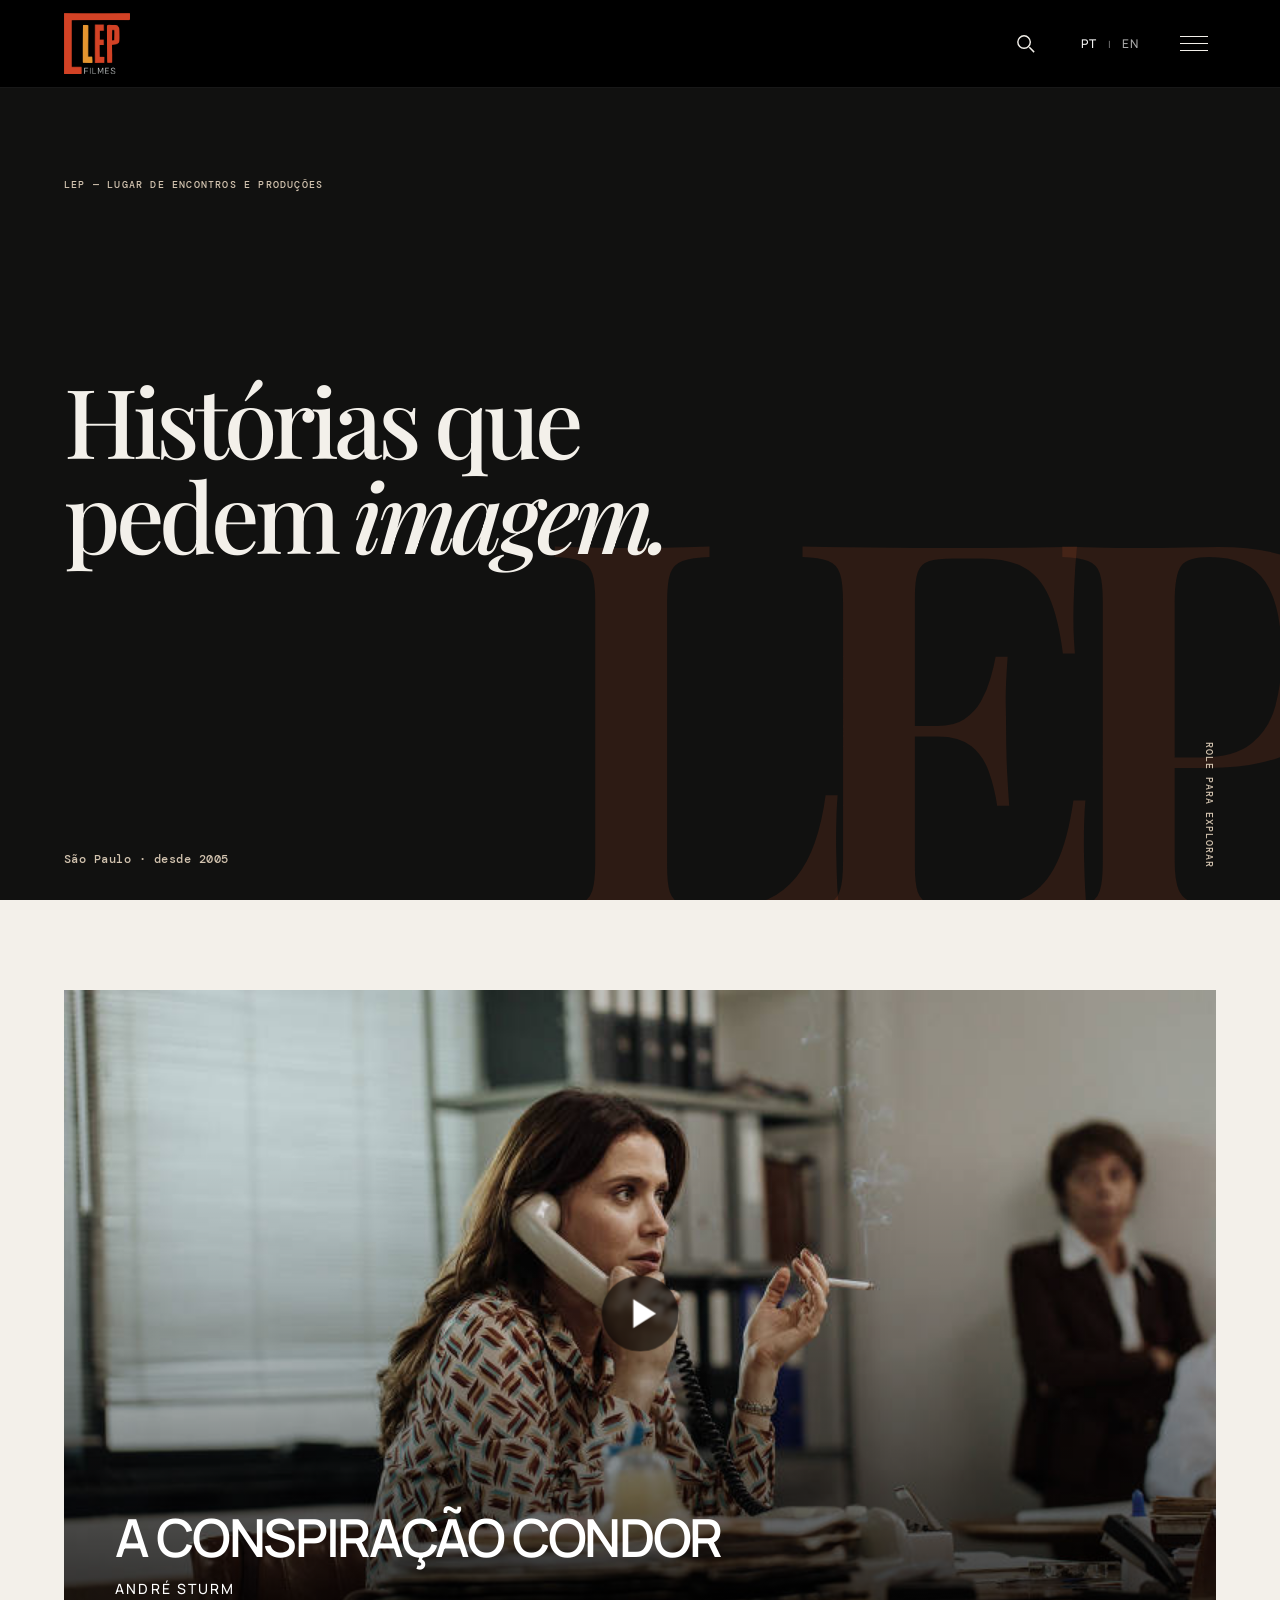
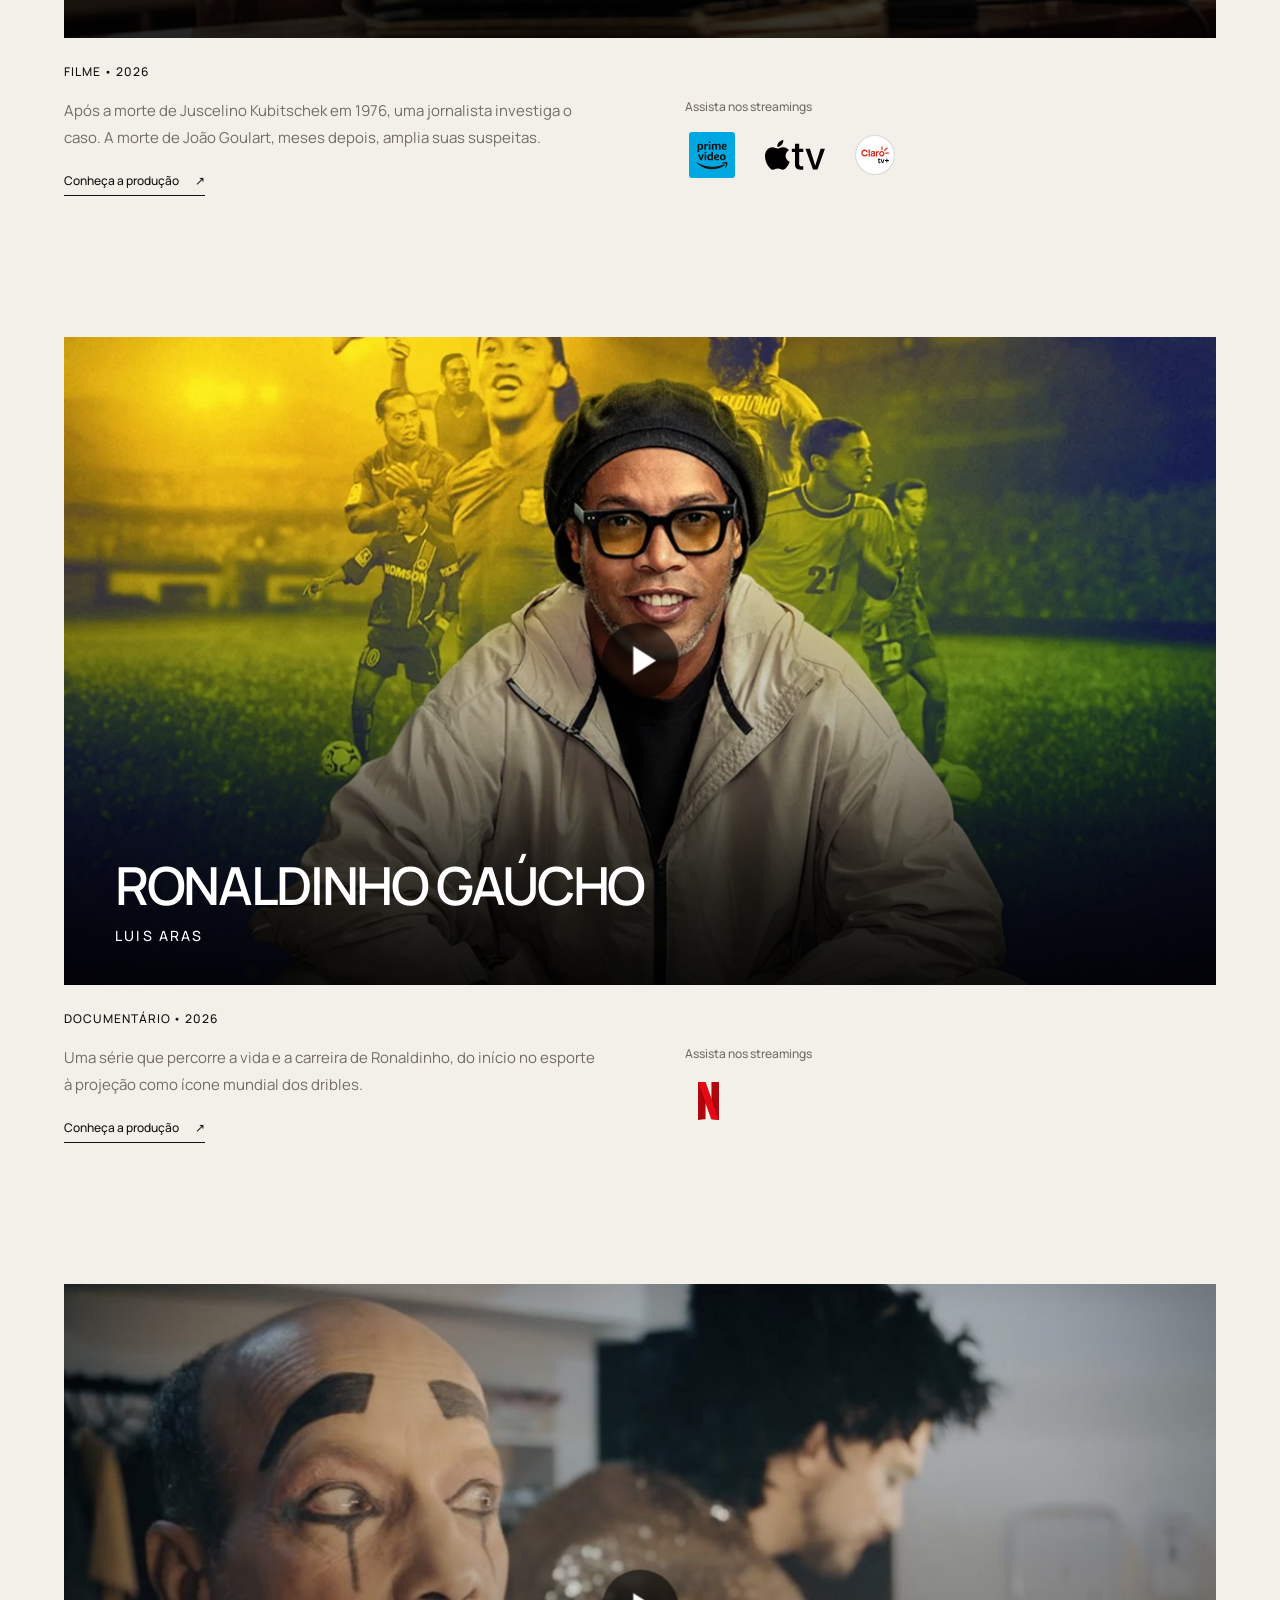
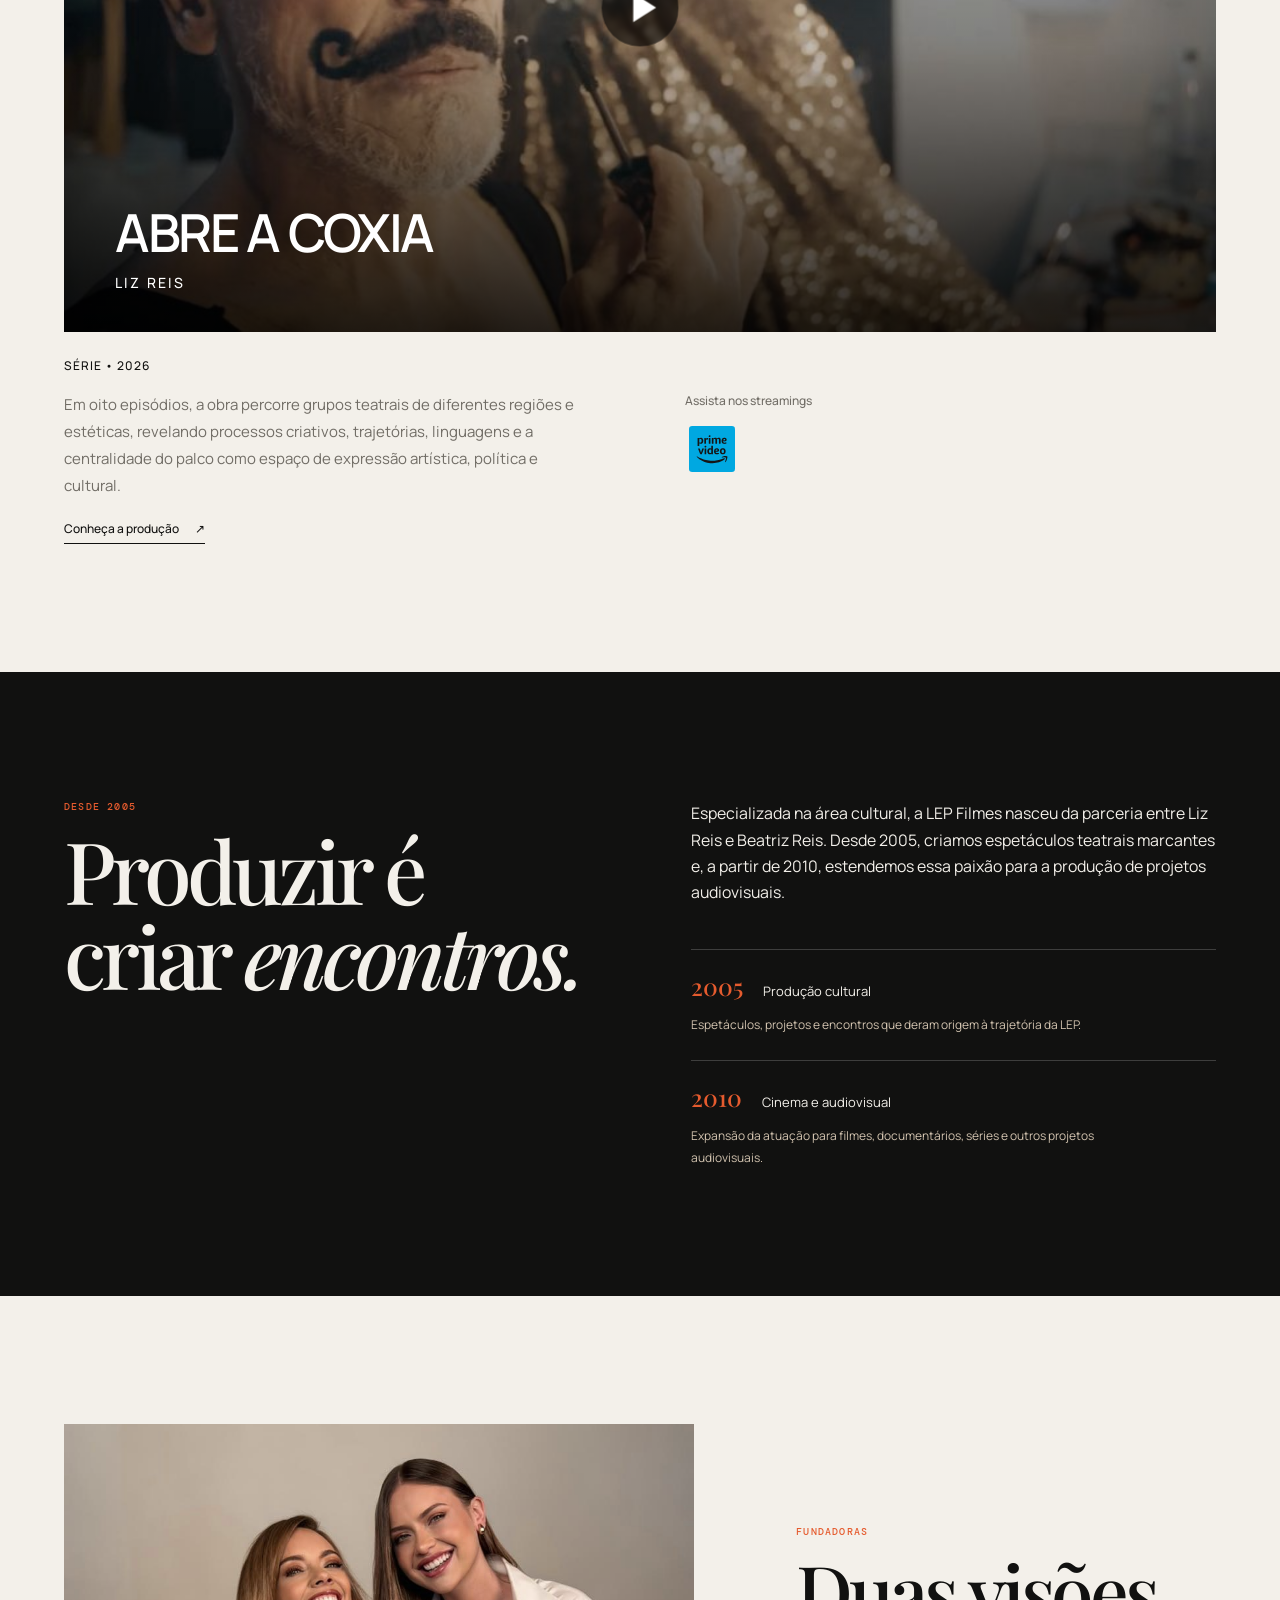
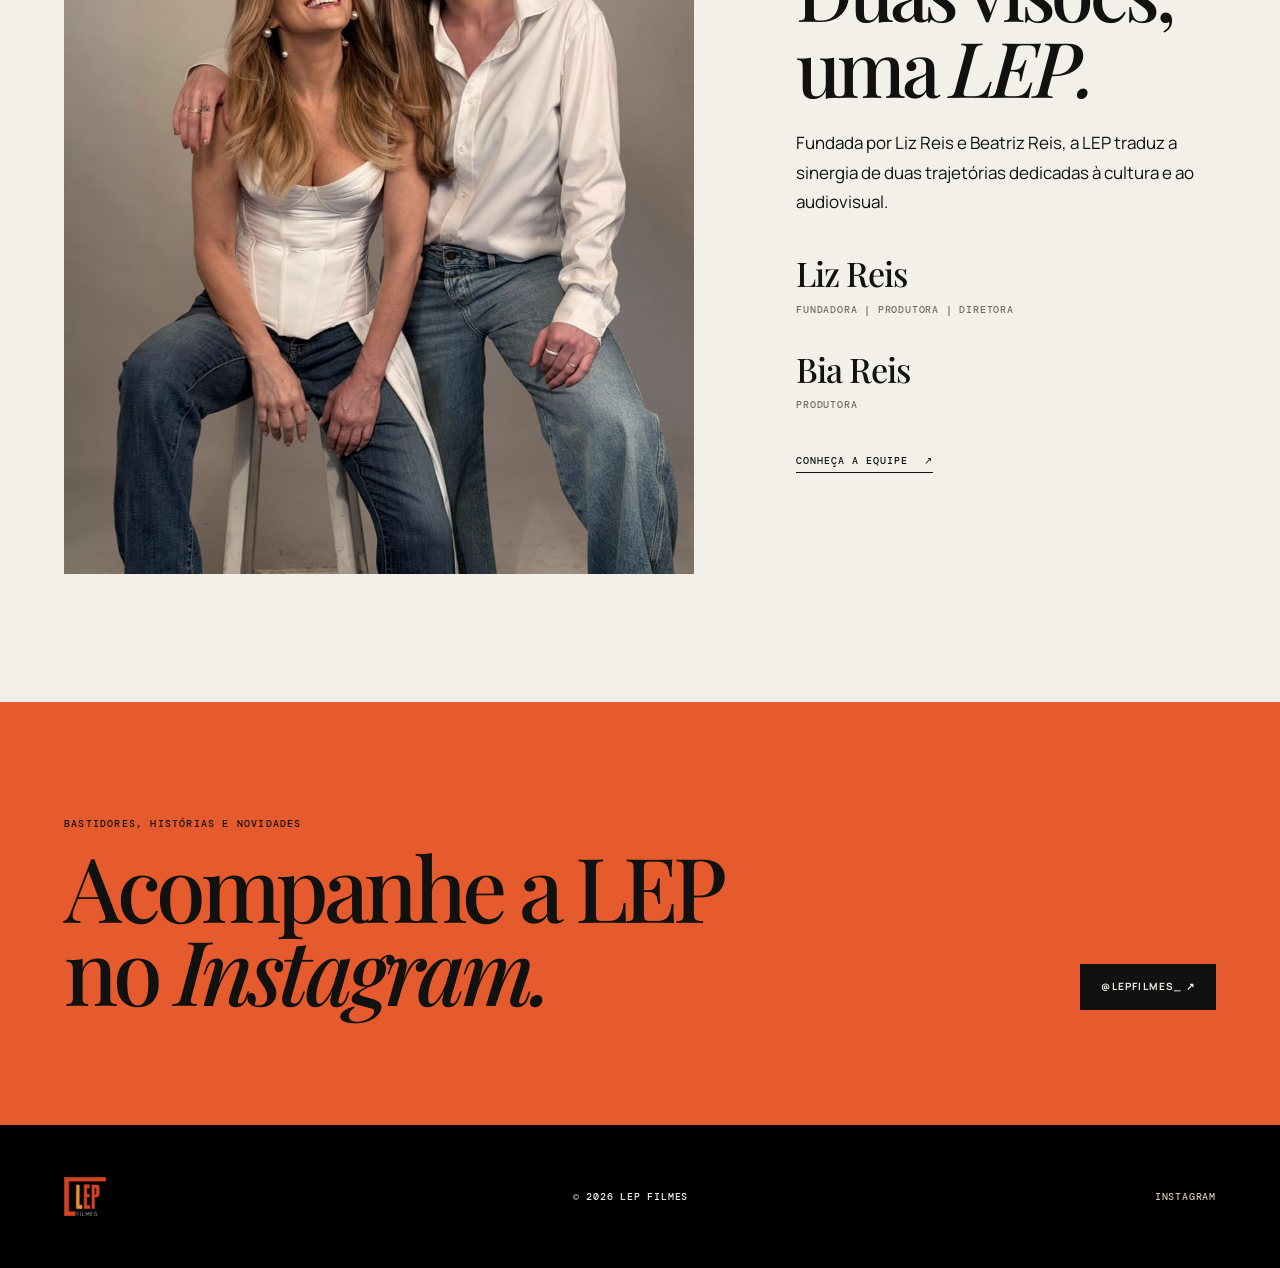
==== commit c92ed6b0: "Add bilingual home structure and production updates" ====
--- a/index.html
+++ b/index.html
@@ -3,56 +3,56 @@
 <head>
   <meta charset="utf-8">
   <meta name="viewport" content="width=device-width,initial-scale=1">
-  <title>LEP Filmes | Lugar de encontros e produções</title>
-  <meta name="description" content="LEP Filmes — produtora cultural e audiovisual fundada por Liz Reis e Beatriz Reis.">
-  <meta property="og:title" content="LEP Filmes | Lugar de encontros e produções">
-  <meta property="og:description" content="Produção cultural e audiovisual.">
+  <title data-i18n="meta.home.title">LEP Filmes | Lugar de encontros e produções</title>
+  <meta name="description" content="LEP Filmes — produtora cultural e audiovisual fundada por Liz Reis e Beatriz Reis." data-i18n-content="meta.home.description">
+  <meta property="og:title" content="LEP Filmes | Lugar de encontros e produções" data-i18n-content="meta.home.title">
+  <meta property="og:description" content="Produção cultural e audiovisual." data-i18n-content="meta.home.og">
   <meta property="og:image" content="assets/images/fundadoras.jpeg">
   <meta property="og:type" content="website">
   <link rel="icon" href="favicon.svg" type="image/svg+xml">
   <link rel="stylesheet" href="css/styles.css">
-  <link rel="stylesheet" href="css/home.css">
+  <link rel="stylesheet" href="css/home.css"><link rel="stylesheet" href="css/home-cinema.css">
   <link rel="stylesheet" href="css/intro-test.css">
   <link rel="stylesheet" href="css/editorial.css">
-</head>
+<link rel="stylesheet" href="css/navigation.css">
+<script src="js/translations.js"></script><script src="js/i18n.js"></script></head>
 <body class="home">
 <div data-header></div>
-<dialog id="site-intro" class="site-intro" aria-label="Abertura LEP Filmes">
-  <video data-src="assets/video/lep-intro.mp4" muted autoplay playsinline preload="none" aria-label="Vinheta de abertura da LEP Filmes"></video>
-  <div class="intro-actions"><button class="intro-sound" aria-pressed="false">Ativar som</button><button class="intro-skip" autofocus>Pular abertura <span aria-hidden="true">↗</span></button></div>
+<dialog id="site-intro" class="site-intro" aria-label="Abertura LEP Filmes" data-i18n-aria="intro.label">
+  <video data-src="assets/video/lep-intro.mp4" muted autoplay playsinline preload="none" aria-label="Vinheta de abertura da LEP Filmes" data-i18n-aria="intro.video"></video>
+  <div class="intro-actions"><button class="intro-sound" aria-pressed="false" data-i18n="intro.soundOn">Ativar som</button><button class="intro-skip" autofocus><span data-i18n="intro.skip">Pular abertura</span> <span aria-hidden="true">↗</span></button></div>
 </dialog>
 <main>
   <section class="hero">
-    <div class="hero__top"><p class="eyebrow">LEP — Lugar de encontros e produções</p></div>
-    <h1 class="display">Histórias que<br>pedem <em>imagem.</em></h1>
-    <div class="hero__bottom"><p class="hero__copy">São Paulo · desde 2005</p><span class="scroll-note">role para explorar</span></div>
+    <div class="hero__top"><p class="eyebrow" data-i18n="home.tagline">LEP — Lugar de encontros e produções</p></div>
+    <h1 class="display" data-i18n="home.hero">Histórias que<br>pedem <em>imagem.</em></h1>
+    <div class="hero__bottom"><p class="hero__copy" data-i18n="home.location">São Paulo · desde 2005</p><span class="scroll-note" data-i18n="home.scroll">role para explorar</span></div>
   </section>
-  <section class="section home-productions" aria-labelledby="productions-title">
-    <div class="home-section-heading" data-reveal><h2 class="display" id="productions-title">Produções em cena</h2><p>Onde o cinema ganha forma, voz e movimento</p></div>
+  <section class="section home-productions" aria-label="Produções" data-i18n-aria="nav.productions">
     <div class="featured-grid" id="featured-productions"></div>
   </section>
   <section class="section section--ink">
     <div class="split-statement" data-reveal>
-      <div><p class="eyebrow">Desde 2005</p><h2 class="display">Produzir é<br>criar <em>encontros.</em></h2></div>
-      <div><p class="split-statement__copy">Especializada na área cultural, a LEP Filmes nasceu da parceria entre Liz Reis e Beatriz Reis. Desde 2005, criamos espetáculos teatrais marcantes e, a partir de 2010, estendemos essa paixão para a produção de projetos audiovisuais.</p>
+      <div><p class="eyebrow" data-i18n="home.since">Desde 2005</p><h2 class="display" data-i18n="home.statement">Produzir é<br>criar <em>encontros.</em></h2></div>
+      <div><p class="split-statement__copy" data-i18n="home.story">Especializada na área cultural, a LEP Filmes nasceu da parceria entre Liz Reis e Beatriz Reis. Desde 2005, criamos espetáculos teatrais marcantes e, a partir de 2010, estendemos essa paixão para a produção de projetos audiovisuais.</p>
         <dl class="home-milestones">
-          <div><dt><span>2005</span>Produção cultural</dt><dd>Espetáculos, projetos e encontros que deram origem à trajetória da LEP.</dd></div>
-          <div><dt><span>2010</span>Cinema e audiovisual</dt><dd>Expansão da atuação para filmes, documentários, séries e outros projetos audiovisuais.</dd></div>
+          <div><dt data-i18n="home.milestone2005"><span>2005</span>Produção cultural</dt><dd data-i18n="home.milestone2005Text">Espetáculos, projetos e encontros que deram origem à trajetória da LEP.</dd></div>
+          <div><dt data-i18n="home.milestone2010"><span>2010</span>Cinema e audiovisual</dt><dd data-i18n="home.milestone2010Text">Expansão da atuação para filmes, documentários, séries e outros projetos audiovisuais.</dd></div>
         </dl>
       </div>
     </div>
   </section>
   <section class="section">
     <div class="founders">
-      <div class="founders__image" data-reveal><img src="assets/images/fundadoras.jpeg" alt="Liz Reis e Beatriz Reis" loading="lazy"></div>
-      <div data-reveal><p class="eyebrow">Fundadoras</p><h2 class="display">Duas visões,<br>uma <em>LEP.</em></h2>
-        <p class="founders__intro">Fundada por Liz Reis e Beatriz Reis, a LEP traduz a sinergia de duas trajetórias dedicadas à cultura e ao audiovisual.</p>
-        <div class="founder-names"><div><span>Liz Reis</span><span>Founder | Producer | Director</span></div><div><span>Bia Reis</span><span>Producer</span></div></div>
-        <a class="text-link" href="pages/equipe.html">Conheça a equipe <span>↗</span></a>
+      <div class="founders__image" data-reveal><img src="assets/images/fundadoras.jpeg" alt="Liz Reis e Beatriz Reis" data-i18n-alt="home.foundersAlt" loading="lazy"></div>
+      <div data-reveal><p class="eyebrow" data-i18n="home.founders">Fundadoras</p><h2 class="display" data-i18n="home.founderTitle">Duas visões,<br>uma <em>LEP.</em></h2>
+        <p class="founders__intro" data-i18n="home.founderText">Fundada por Liz Reis e Beatriz Reis, a LEP traduz a sinergia de duas trajetórias dedicadas à cultura e ao audiovisual.</p>
+        <div class="founder-names"><div><span>Liz Reis</span><span data-i18n="team.liz">Fundadora | Produtora | Diretora</span></div><div><span>Bia Reis</span><span data-i18n="team.bia">Produtora</span></div></div>
+        <a class="text-link" href="pages/equipe.html" data-i18n="home.teamCta">Conheça a equipe <span>↗</span></a>
       </div>
     </div>
   </section>
-  <section class="instagram-cta"><div><p class="eyebrow">Bastidores, histórias e novidades</p><h2 class="display">Acompanhe a LEP<br>no <em>Instagram.</em></h2></div><a class="button" target="_blank" rel="noreferrer" href="https://www.instagram.com/lepfilmes_/">@LEPFILMES_ ↗</a></section>
+  <section class="instagram-cta"><div><p class="eyebrow" data-i18n="home.socialLabel">Bastidores, histórias e novidades</p><h2 class="display" data-i18n="home.socialTitle">Acompanhe a LEP<br>no <em>Instagram.</em></h2></div><a class="button" target="_blank" rel="noreferrer" href="https://www.instagram.com/lepfilmes_/">@LEPFILMES_ ↗</a></section>
 </main>
 <div data-footer></div>
 <script src="js/productions.js"></script>
--- a/css/home.css
+++ b/css/home.css
@@ -31,7 +31,9 @@
 .trailer-cover:focus-visible{outline-offset:-6px}
 .trailer-play{position:absolute;left:50%;top:50%;transform:translate(-50%,-50%);display:grid;place-items:center;width:clamp(54px,6.5vw,88px);aspect-ratio:1;border:1px solid var(--warm);border-radius:50%;background:var(--warm);color:#000;transition:background .2s,color .2s}
 .trailer-play svg{width:28%;fill:currentColor;margin-left:4px}
-.trailer-cover:hover .trailer-play{background:transparent;color:var(--warm)}
+@media(hover:hover) and (pointer:fine){
+  .trailer-cover:hover .trailer-play{background:transparent;color:var(--warm)}
+}
 .trailer-caption{position:absolute;left:clamp(22px,4vw,60px);right:24px;bottom:clamp(22px,4vw,60px);display:grid;gap:12px}
 .trailer-caption strong{font:500 clamp(24px,3.2vw,48px)/1.1 var(--display);letter-spacing:-.03em;color:var(--warm)}
 .trailer-caption>span{font:12px/1.6 var(--mono);letter-spacing:.04em;color:var(--sand)}
--- a/css/home-cinema.css
+++ b/css/home-cinema.css
@@ -0,0 +1,36 @@
+/* Home-only film presentation, sharing existing Manrope / Playfair families. */
+.home .hero__top .eyebrow{animation:lep-tagline 9s ease-in-out infinite alternate}
+@keyframes lep-tagline{0%,20%{color:#fff}85%,100%{color:var(--warm)}}
+.home .hero__top{mix-blend-mode:normal}
+.home .home-productions{padding-top:clamp(48px,7vw,110px)}
+.home .film-media{isolation:isolate;background:#000}
+.home .film-media .trailer-cover{position:absolute;inset:0;z-index:1;touch-action:manipulation}
+.home .film-still{width:100%;height:100%;object-fit:cover;object-position:center;pointer-events:none}
+.home .film-media .trailer-cover:after{content:'';position:absolute;inset:0;background:linear-gradient(180deg,#0000 25%,#0003 55%,#000c);pointer-events:none}
+.home .film-media .trailer-play{z-index:2;width:clamp(56px,6vw,80px);border:0;background:#0009;color:#fff;backdrop-filter:blur(2px)}
+.home .film-media .trailer-play svg{width:65%}
+.home .film-overlay{position:absolute;z-index:2;left:clamp(20px,4vw,64px);right:clamp(20px,4vw,64px);bottom:clamp(22px,3vw,48px);color:#fff;pointer-events:none}
+.home .film-overlay h2{font:600 clamp(28px,4.1vw,62px)/1.08 var(--sans);letter-spacing:-.045em;text-transform:uppercase;max-width:900px;margin:0 0 12px;text-wrap:balance}
+.home .film-overlay p{font:500 clamp(11px,1.1vw,15px)/1.5 var(--sans);letter-spacing:.15em;text-transform:uppercase;margin:0}
+.home .film-meta{font:500 12px/1.6 var(--sans);letter-spacing:.08em;text-transform:uppercase;margin-top:24px;color:var(--ink)}
+.home .film-feature .home-production__body{padding-top:16px}
+.home .film-feature .home-production__synopsis{font:400 15px/1.8 var(--sans);max-width:590px}
+.home .film-feature .text-link{font:500 12px/1.6 var(--sans);text-transform:none;letter-spacing:0;margin-top:20px}
+.home .film-feature .home-streaming__label{font:500 12px/1.6 var(--sans);text-transform:none;letter-spacing:0;color:var(--muted)}
+.home .film-feature .home-streaming ul{gap:12px 22px;align-items:center}
+.home .film-feature .streaming-logo{display:flex;justify-content:center;align-items:center;min-width:48px;min-height:52px;text-decoration:none;padding:4px}
+.home .streaming-logo img{width:60px;height:36px;object-fit:contain}
+.home .streaming-logo img[src*="prime-video"]{width:46px;height:46px}
+.home .streaming-logo img[src*="claro-tv"]{width:40px;height:40px}
+.home .streaming-logo img[src*="netflix"]{width:24px;height:38px}
+.home .film-media iframe{position:absolute;inset:0;width:100%;height:100%;z-index:3}
+@media(hover:hover) and (pointer:fine){.home .film-media .trailer-cover:hover .trailer-play{background:#000c;color:#fff}}
+@media(max-width:760px){
+  .home .film-media{aspect-ratio:4/3;min-height:250px}
+  .home .film-overlay h2{font-size:clamp(25px,6.4vw,42px);margin-bottom:9px}
+  .home .film-overlay{bottom:20px;left:20px;right:20px}
+  .home .film-media .trailer-play{top:42%;width:56px}
+  .home .film-meta{margin-top:20px;font-size:11px}
+  .home .film-feature .home-production__body{gap:28px}
+}
+@media(prefers-reduced-motion:reduce){.home .hero__top .eyebrow{animation:none;color:var(--warm)}}
--- a/css/editorial.css
+++ b/css/editorial.css
@@ -1,4 +1,14 @@
 /* Shared navigation and internal editorial pages; Home content keeps its approved styles. */
+/* Native click remains the single activation event; scrolling and pinch zoom stay available. */
+@media(max-width:760px),(hover:none) and (pointer:coarse){
+  .trailer-cover,.menu-toggle,.menu-close,.site-nav a,.intro-skip,.intro-sound,.intro-test__skip{touch-action:manipulation}
+  .trailer-cover{isolation:isolate}
+  .trailer-cover *,.menu-toggle span,.intro-skip span{pointer-events:none}
+  .home-trailer iframe{position:relative;z-index:1;pointer-events:auto}
+  .home .site-intro video,.intro-test__stage{pointer-events:none}
+  .home .intro-actions{z-index:1}
+  .intro-test__skip{z-index:1}
+}
 .site-header{height:88px;justify-content:flex-start;gap:clamp(30px,4vw,64px);background:#000}
 .site-header>.wordmark{flex:none;width:66px;aspect-ratio:1.084;overflow:hidden}
 .site-header>.wordmark img{width:252%;height:auto;max-width:none;transform:translate(-31.5%,-16.4%)}
--- a/css/navigation.css
+++ b/css/navigation.css
@@ -0,0 +1,45 @@
+/* Shared bilingual header; the page and footer systems are otherwise preserved. */
+.site-header,.home .site-header{background:#000;color:var(--paper);height:88px;justify-content:space-between;gap:24px;border-bottom:1px solid #ffffff18}
+.header-controls{display:flex;align-items:center;gap:clamp(14px,2vw,30px);margin-left:auto}
+.search-toggle,.menu-toggle,.home .menu-toggle{display:grid;place-content:center;width:44px;height:44px;padding:6px;background:none;color:var(--paper);border:0;touch-action:manipulation}
+.search-toggle svg{width:23px;height:23px;fill:none;stroke:currentColor;stroke-width:1.5;pointer-events:none}
+.menu-toggle span,.home .menu-toggle span{width:28px;height:1px;margin:3px 0;background:currentColor;pointer-events:none}
+.menu-toggle:hover span:last-child{width:28px}
+.language-switch{display:flex;align-items:center;gap:3px;font:500 12px/1 var(--sans);letter-spacing:.06em}
+.language-switch a{display:grid;place-items:center;min-width:32px;min-height:44px;color:#aaa}
+.language-switch a[aria-current]{color:#fff}
+.language-switch span{color:#777;font-size:10px}
+body.search-open{overflow:hidden}
+.menu-dialog{inset:0;width:100%;max-width:none;height:100dvh;max-height:none;padding:0 clamp(24px,6vw,90px) 30px;border:0;box-shadow:none;background:linear-gradient(135deg,rgba(65,25,13,.94),rgba(17,12,9,.97));color:var(--paper);backdrop-filter:blur(18px);overflow:auto}
+.menu-dialog[open]{display:flex;flex-direction:column}
+.menu-dialog::backdrop{background:rgba(229,91,46,.62)}
+.menu-dialog__top{flex:none;min-height:88px;border-bottom:1px solid #ffffff25;gap:24px;padding:0}
+.menu-brand{font:500 14px var(--sans);letter-spacing:.08em}
+.menu-dialog .site-nav{flex:1;justify-content:center;gap:clamp(10px,2vh,22px);padding:36px 0;font:500 clamp(34px,5.2vw,76px)/1.15 var(--display);letter-spacing:-.04em}
+.menu-dialog .site-nav a{min-height:44px;padding:0;width:fit-content;color:var(--paper)}
+.menu-dialog .site-nav a[aria-current],.menu-dialog .site-nav a:hover{color:var(--paper)}
+.menu-dialog .site-nav a.nav-productions,.menu-dialog .site-nav a.nav-productions[aria-current]{color:var(--warm)}
+.menu-dialog .site-nav a:hover{text-decoration:underline;text-decoration-thickness:1px;text-underline-offset:8px}
+.menu-close,.search-close{display:flex;align-items:center;gap:14px;min-height:44px;background:none;border:0;padding:0;font:500 12px var(--sans);color:inherit;touch-action:manipulation}
+.menu-close span,.search-close span{font:300 30px var(--sans)}
+.search-dialog{inset:0;width:min(850px,calc(100% - 44px));max-height:calc(100dvh - 44px);padding:clamp(24px,5vw,64px);border:0;background:var(--paper);color:var(--ink);overflow:auto}
+.search-dialog::backdrop{background:#000b;backdrop-filter:blur(8px)}
+.search-dialog__top{display:flex;align-items:start;justify-content:space-between;gap:24px;margin-bottom:32px}
+.search-dialog h2{font-size:clamp(32px,4vw,54px);margin:0}
+.search-label{display:block;font:500 12px var(--sans);margin-bottom:12px}
+#production-search{width:100%;min-height:48px;border:0;border-bottom:1px solid var(--ink);padding:10px 0;background:none;font:400 18px var(--sans);border-radius:0;color:var(--ink)}
+.search-status{font:13px/1.6 var(--sans);color:var(--muted);margin:22px 0}
+.search-results{list-style:none;padding:0;margin:0}
+.search-results li{border-top:1px solid var(--line)}
+.search-results a{display:flex;flex-direction:column;gap:8px;padding:20px 0;font:500 21px/1.25 var(--display)}
+.search-results small{font:12px/1.5 var(--sans);color:var(--muted)}
+.search-results a:hover{color:var(--warm)}
+@media(max-width:760px){
+  .site-header,.home .site-header{height:76px;padding-inline:22px;gap:10px}
+  .header-controls{gap:9px}
+  .menu-dialog__top{min-height:76px}
+  .menu-dialog .site-nav{gap:clamp(16px,3vh,28px);font-size:clamp(35px,8vw,54px)}
+  .search-dialog__top{gap:14px}
+  .search-close{font-size:11px;gap:7px}
+}
+@media(max-height:550px){.menu-dialog .site-nav{font-size:30px;gap:8px;padding:20px 0}.menu-dialog__top{min-height:64px}}
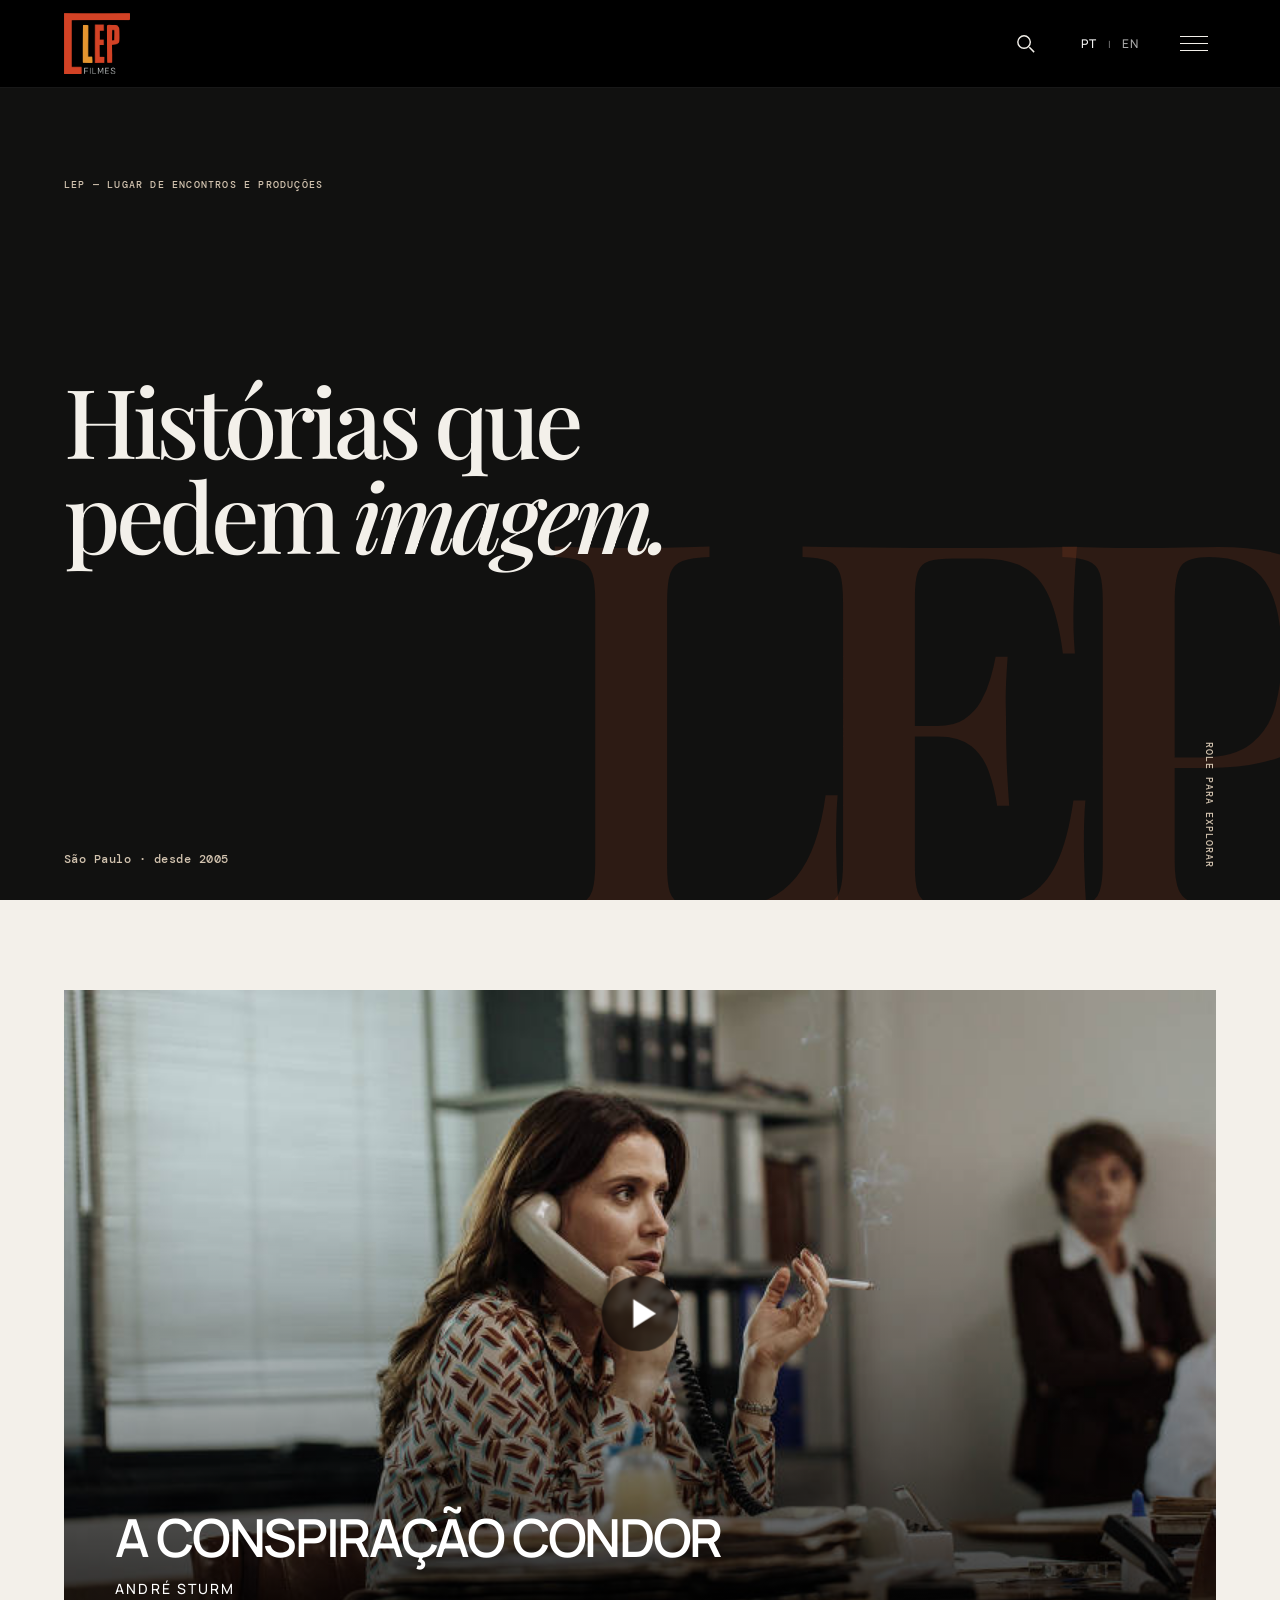
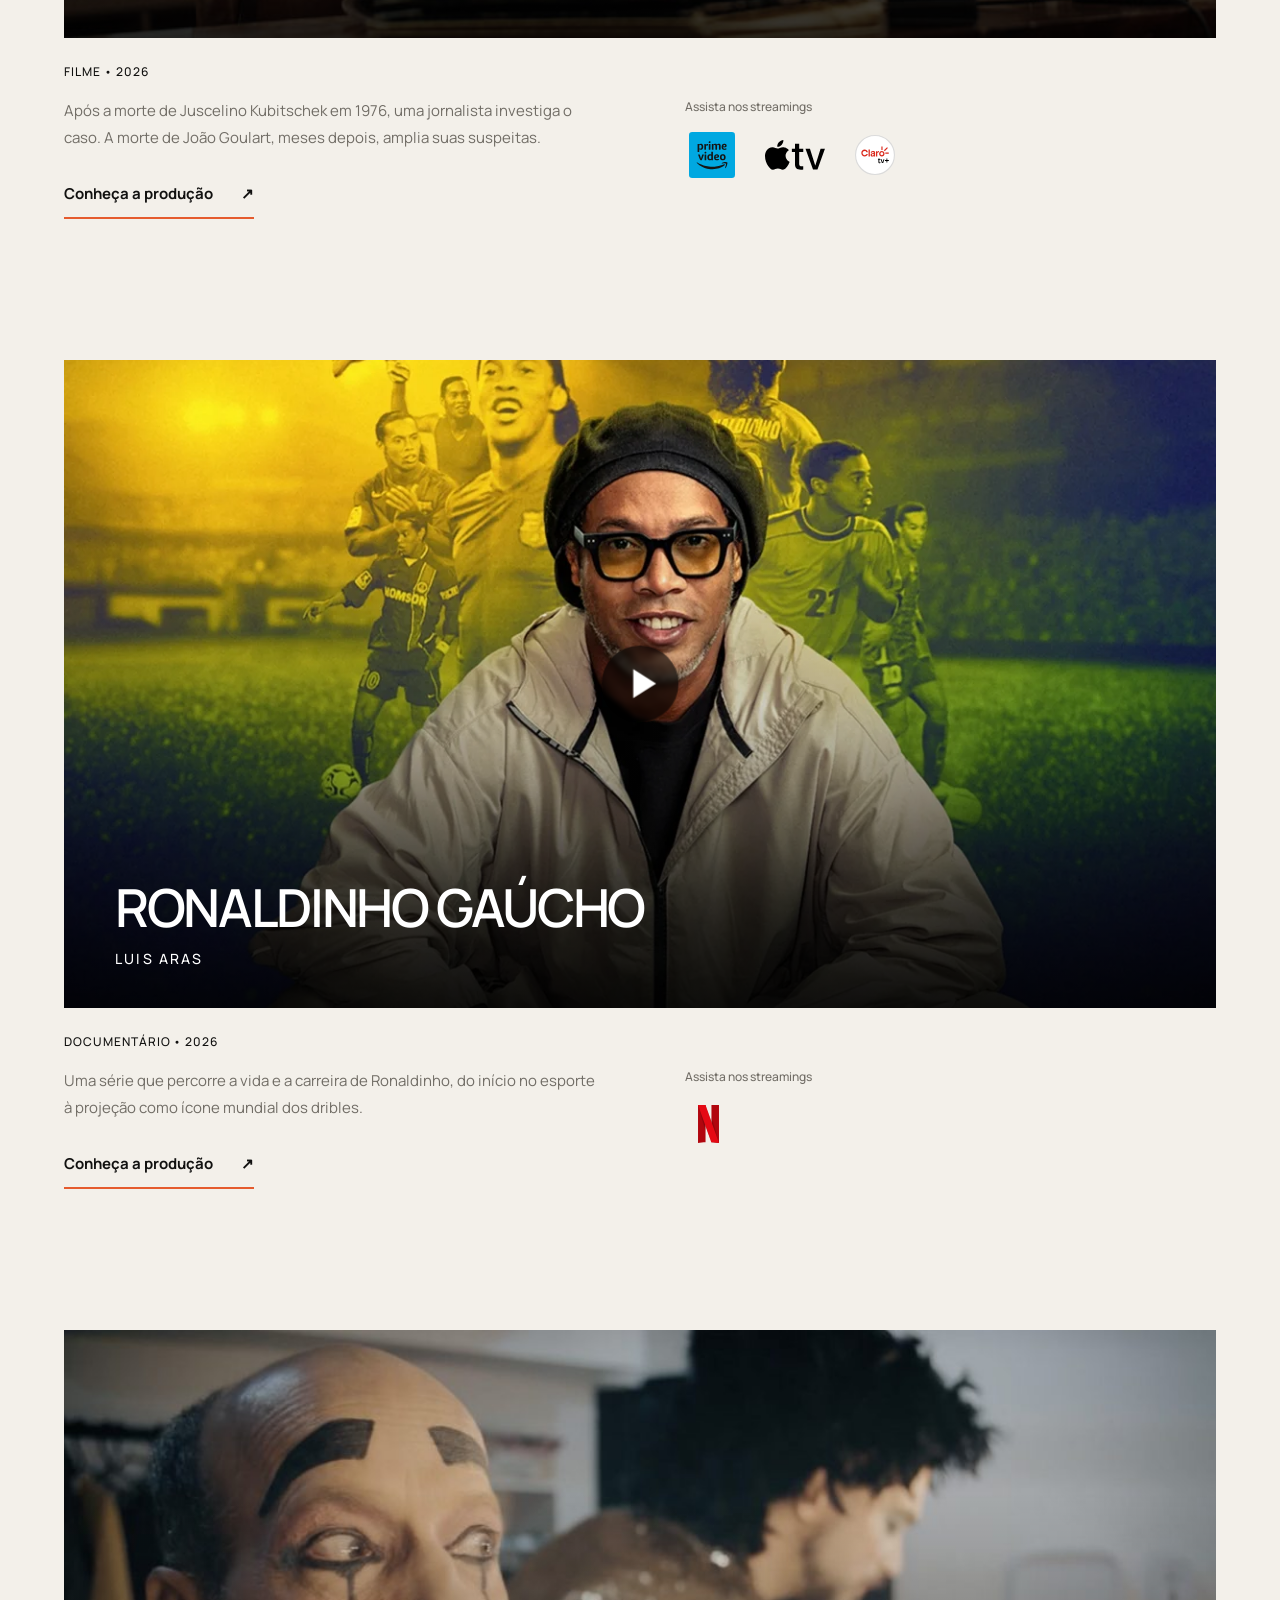
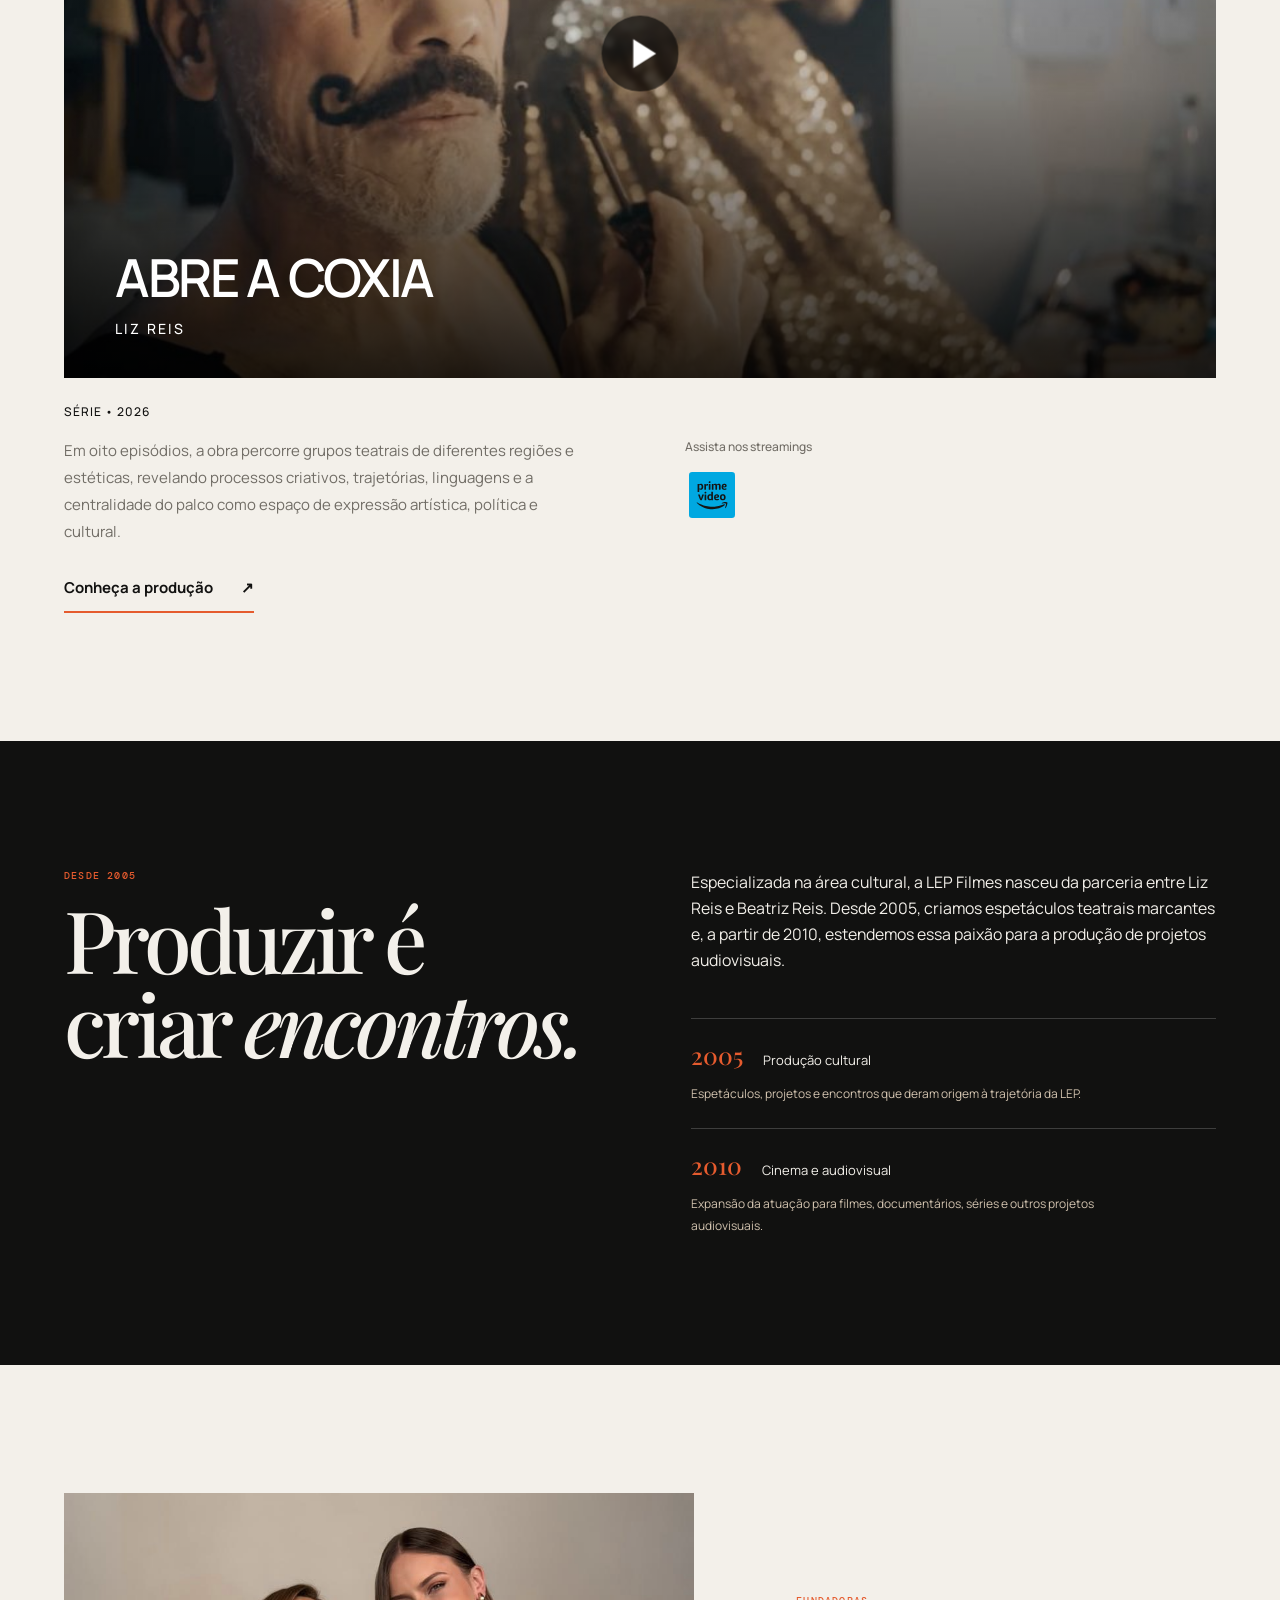
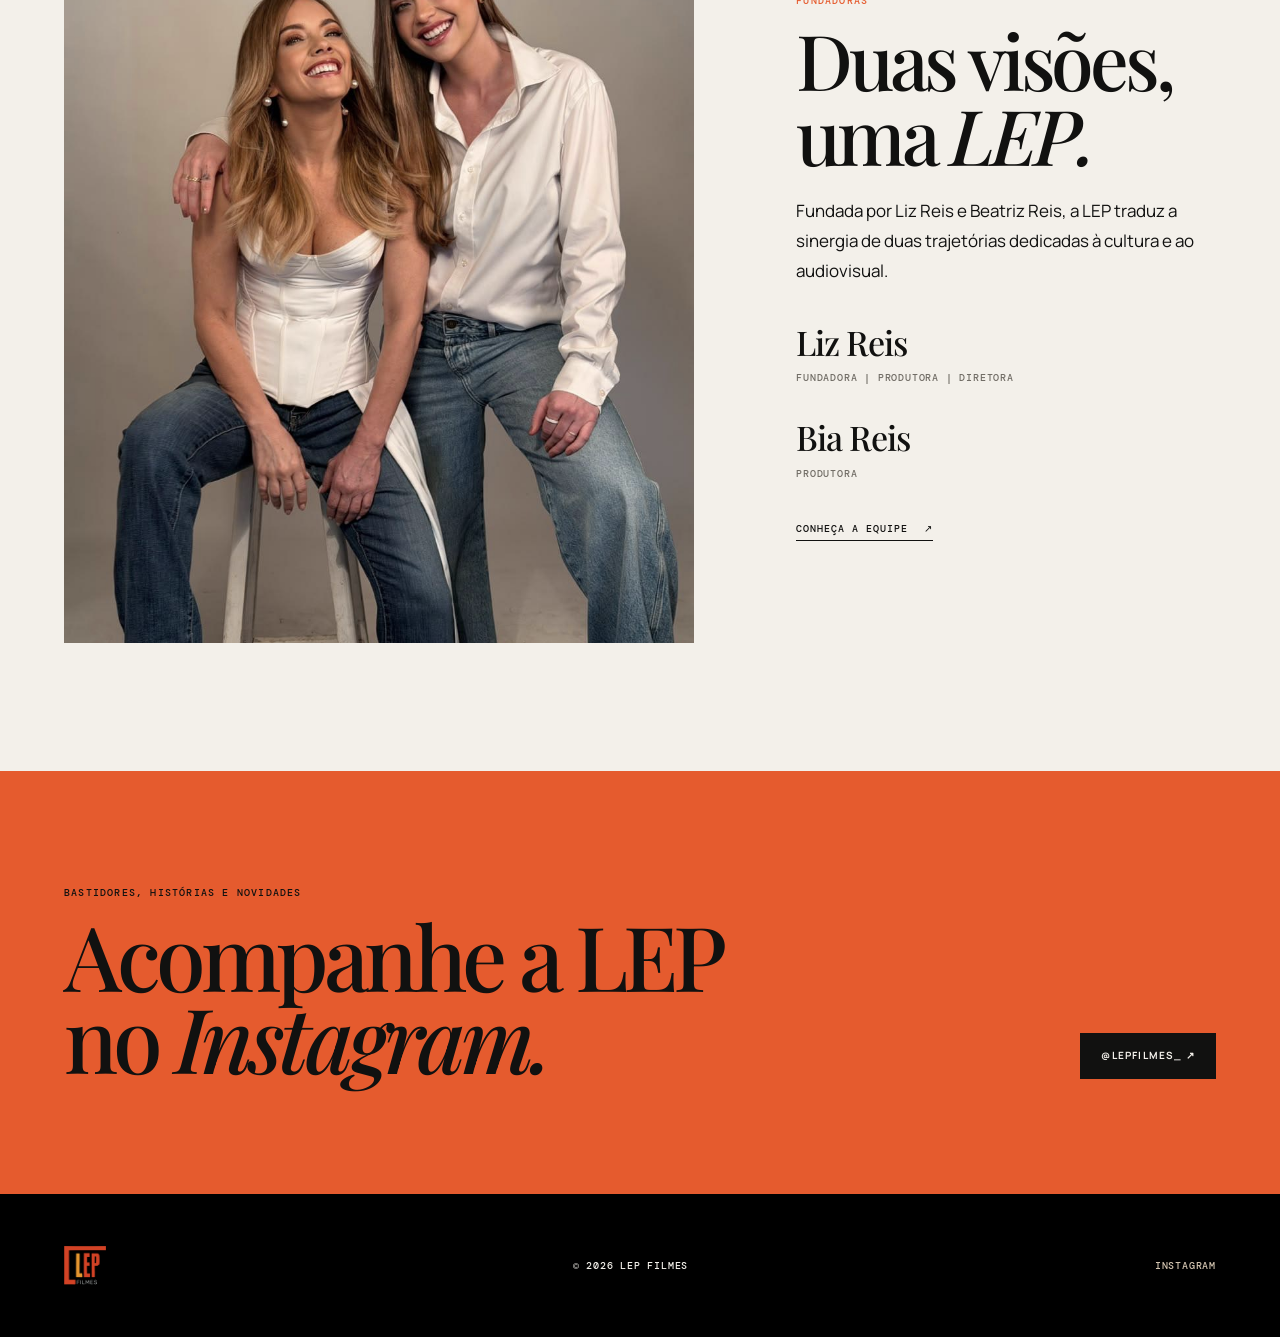
==== commit 035d5d75: "Update productions catalog and internal pages" ====
--- a/index.html
+++ b/index.html
@@ -57,7 +57,7 @@
 <div data-footer></div>
 <script src="js/productions.js"></script>
 <script src="js/intro-test.js"></script>
-<script src="js/site.js"></script>
+<script src="js/site.js"></script><script src="js/production-ui.js"></script>
 <script src="js/production-showcase.js"></script>
 <script src="js/home.js"></script>
 </body>
--- a/css/styles.css
+++ b/css/styles.css
@@ -123,3 +123,5 @@
 
 @media(max-width:760px){.production-detail__hero{grid-template-columns:minmax(0,1fr)}.production-detail__text{min-width:0}}
 @media(max-width:480px){.production-detail__text h1{font-size:clamp(38px,10.5vw,50px);overflow-wrap:anywhere}}
+
+.site-footer{background:#000}
--- a/css/home-cinema.css
+++ b/css/home-cinema.css
@@ -1,36 +1,39 @@
-/* Home-only film presentation, sharing existing Manrope / Playfair families. */
+/* Shared Home and catalogue film presentation. */
 .home .hero__top .eyebrow{animation:lep-tagline 9s ease-in-out infinite alternate}
 @keyframes lep-tagline{0%,20%{color:#fff}85%,100%{color:var(--warm)}}
 .home .hero__top{mix-blend-mode:normal}
 .home .home-productions{padding-top:clamp(48px,7vw,110px)}
-.home .film-media{isolation:isolate;background:#000}
-.home .film-media .trailer-cover{position:absolute;inset:0;z-index:1;touch-action:manipulation}
-.home .film-still{width:100%;height:100%;object-fit:cover;object-position:center;pointer-events:none}
-.home .film-media .trailer-cover:after{content:'';position:absolute;inset:0;background:linear-gradient(180deg,#0000 25%,#0003 55%,#000c);pointer-events:none}
-.home .film-media .trailer-play{z-index:2;width:clamp(56px,6vw,80px);border:0;background:#0009;color:#fff;backdrop-filter:blur(2px)}
-.home .film-media .trailer-play svg{width:65%}
-.home .film-overlay{position:absolute;z-index:2;left:clamp(20px,4vw,64px);right:clamp(20px,4vw,64px);bottom:clamp(22px,3vw,48px);color:#fff;pointer-events:none}
-.home .film-overlay h2{font:600 clamp(28px,4.1vw,62px)/1.08 var(--sans);letter-spacing:-.045em;text-transform:uppercase;max-width:900px;margin:0 0 12px;text-wrap:balance}
-.home .film-overlay p{font:500 clamp(11px,1.1vw,15px)/1.5 var(--sans);letter-spacing:.15em;text-transform:uppercase;margin:0}
-.home .film-meta{font:500 12px/1.6 var(--sans);letter-spacing:.08em;text-transform:uppercase;margin-top:24px;color:var(--ink)}
-.home .film-feature .home-production__body{padding-top:16px}
-.home .film-feature .home-production__synopsis{font:400 15px/1.8 var(--sans);max-width:590px}
-.home .film-feature .text-link{font:500 12px/1.6 var(--sans);text-transform:none;letter-spacing:0;margin-top:20px}
-.home .film-feature .home-streaming__label{font:500 12px/1.6 var(--sans);text-transform:none;letter-spacing:0;color:var(--muted)}
-.home .film-feature .home-streaming ul{gap:12px 22px;align-items:center}
-.home .film-feature .streaming-logo{display:flex;justify-content:center;align-items:center;min-width:48px;min-height:52px;text-decoration:none;padding:4px}
-.home .streaming-logo img{width:60px;height:36px;object-fit:contain}
-.home .streaming-logo img[src*="prime-video"]{width:46px;height:46px}
-.home .streaming-logo img[src*="claro-tv"]{width:40px;height:40px}
-.home .streaming-logo img[src*="netflix"]{width:24px;height:38px}
-.home .film-media iframe{position:absolute;inset:0;width:100%;height:100%;z-index:3}
-@media(hover:hover) and (pointer:fine){.home .film-media .trailer-cover:hover .trailer-play{background:#000c;color:#fff}}
+.film-media{isolation:isolate;background:#000}
+.film-media .trailer-cover{position:absolute;inset:0;z-index:1;touch-action:manipulation}
+.film-media .film-still{width:100%;height:100%;object-fit:cover;object-position:center;pointer-events:none}
+.film-media .trailer-cover:after{content:'';position:absolute;inset:0;background:linear-gradient(180deg,#0000 25%,#0003 55%,#000c);pointer-events:none}
+.film-media .trailer-play{z-index:2;width:clamp(56px,6vw,80px);border:0;background:#0009;color:#fff;backdrop-filter:blur(2px)}
+.film-media .trailer-play svg{width:65%}
+.film-overlay{position:absolute;z-index:2;left:clamp(20px,4vw,64px);right:clamp(20px,4vw,64px);bottom:clamp(22px,3vw,48px);color:#fff;pointer-events:none}
+.film-overlay h2{font:600 clamp(28px,4.1vw,62px)/1.08 var(--sans);letter-spacing:-.045em;text-transform:uppercase;max-width:900px;margin:0 0 12px;text-wrap:balance}
+.film-overlay p{font:500 clamp(11px,1.1vw,15px)/1.5 var(--sans);letter-spacing:.15em;text-transform:uppercase;margin:0}
+.film-meta{font:500 12px/1.6 var(--sans);letter-spacing:.08em;text-transform:uppercase;margin-top:24px;color:var(--ink)}
+.film-feature .home-production__body{padding-top:16px}
+.film-feature .home-production__synopsis{font:400 15px/1.8 var(--sans);max-width:590px}
+.film-feature .text-link{font:500 12px/1.6 var(--sans);text-transform:none;letter-spacing:0;margin-top:20px}
+.film-feature .home-streaming__label{font:500 12px/1.6 var(--sans);text-transform:none;letter-spacing:0;color:var(--muted)}
+.film-feature .home-streaming ul{gap:12px 22px;align-items:center}
+.film-feature .streaming-logo{display:flex;justify-content:center;align-items:center;min-width:48px;min-height:52px;text-decoration:none;padding:4px}
+.streaming-logo img{width:60px;height:36px;object-fit:contain}
+.streaming-logo img[src*="prime-video"]{width:46px;height:46px}
+.streaming-logo img[src*="claro-tv"]{width:40px;height:40px}
+.streaming-logo img[src*="netflix"]{width:24px;height:38px}
+.film-media iframe{position:absolute;inset:0;width:100%;height:100%;z-index:3}
+@media(hover:hover) and (pointer:fine){.film-media .trailer-cover:hover .trailer-play{background:#000c;color:#fff}}
 @media(max-width:760px){
-  .home .film-media{aspect-ratio:4/3;min-height:250px}
-  .home .film-overlay h2{font-size:clamp(25px,6.4vw,42px);margin-bottom:9px}
-  .home .film-overlay{bottom:20px;left:20px;right:20px}
-  .home .film-media .trailer-play{top:42%;width:56px}
-  .home .film-meta{margin-top:20px;font-size:11px}
-  .home .film-feature .home-production__body{gap:28px}
+  .film-media{aspect-ratio:4/3;min-height:250px}
+  .film-overlay h2{font-size:clamp(25px,6.4vw,42px);margin-bottom:9px}
+  .film-overlay{bottom:20px;left:20px;right:20px}
+  .film-media .trailer-play{top:42%;width:56px}
+  .film-meta{margin-top:20px;font-size:11px}
+  .film-feature .home-production__body{gap:28px}
 }
 @media(prefers-reduced-motion:reduce){.home .hero__top .eyebrow{animation:none;color:var(--warm)}}
+
+.film-feature .production-cta{display:inline-flex;align-items:center;gap:28px;min-height:48px;padding:10px 0;border-bottom:2px solid var(--warm);font-size:15px;font-weight:700;color:var(--ink)}
+.production-cta:hover{color:var(--warm)}
